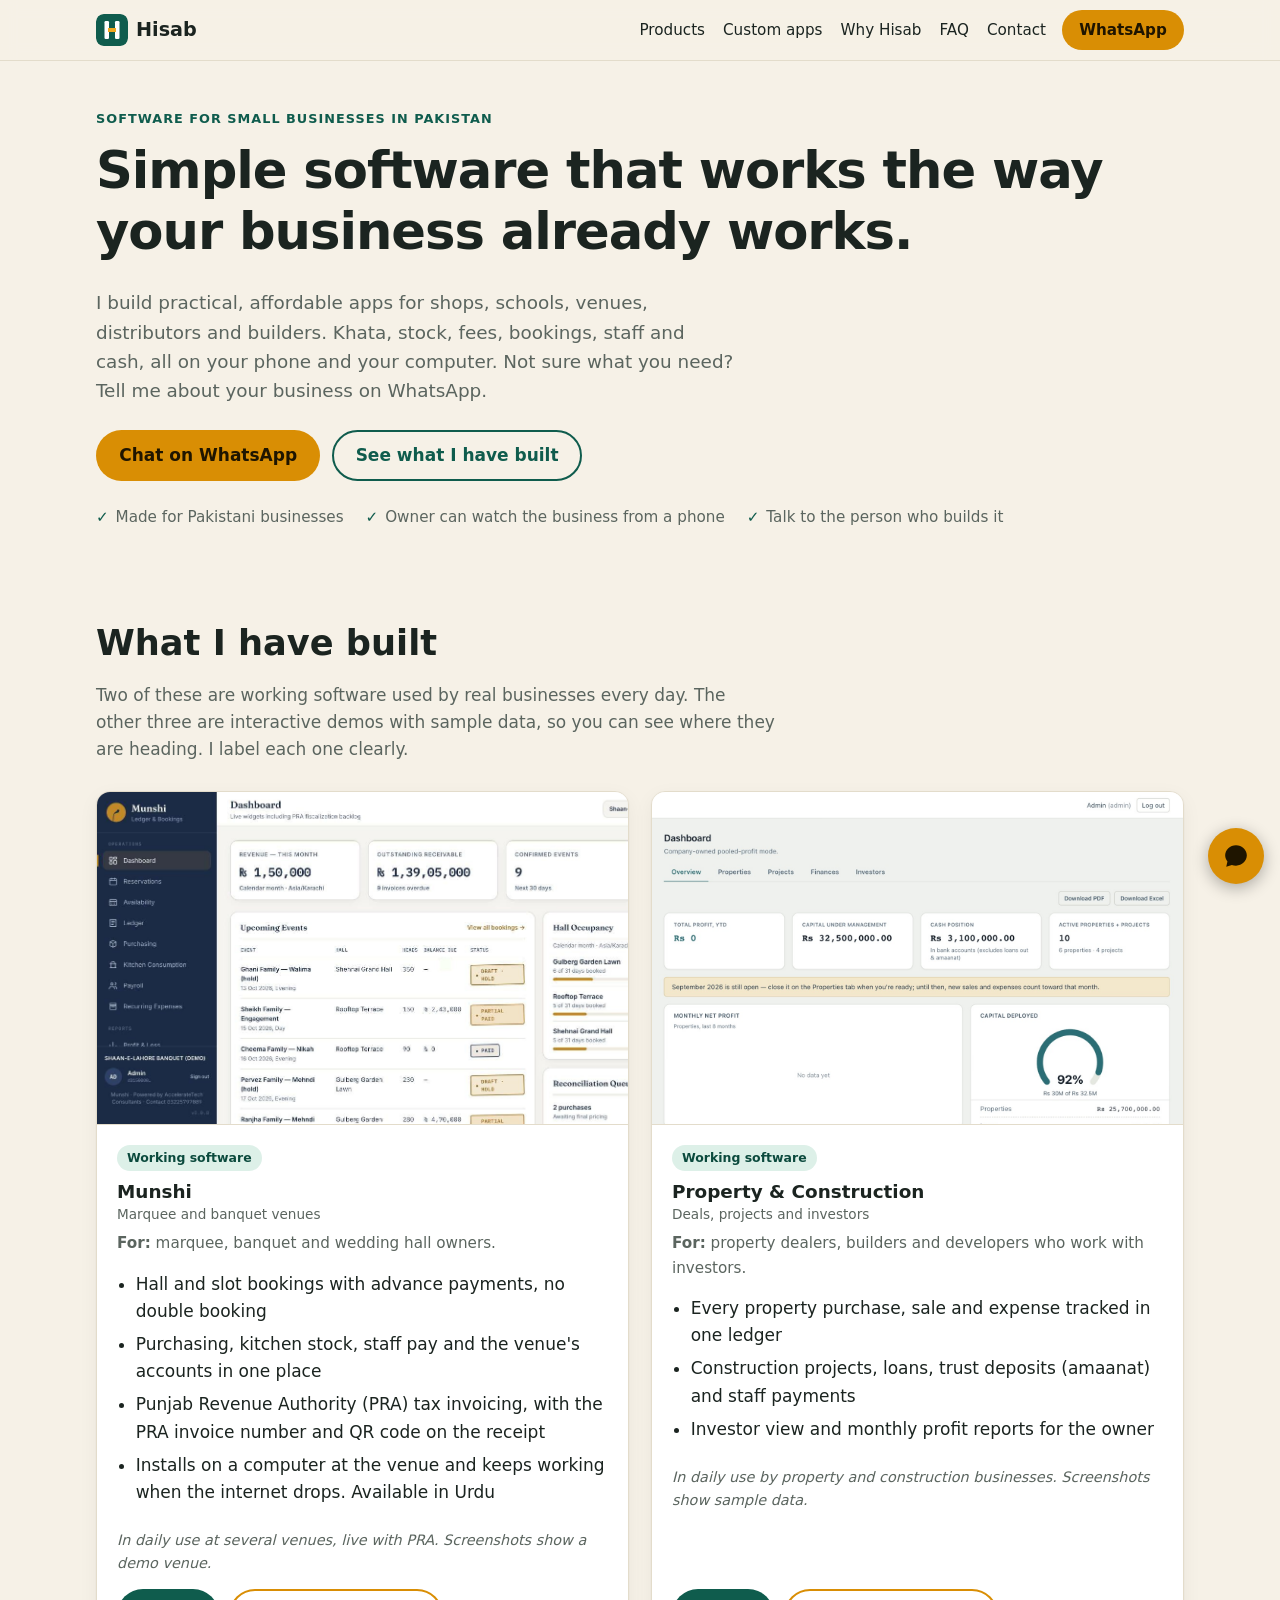
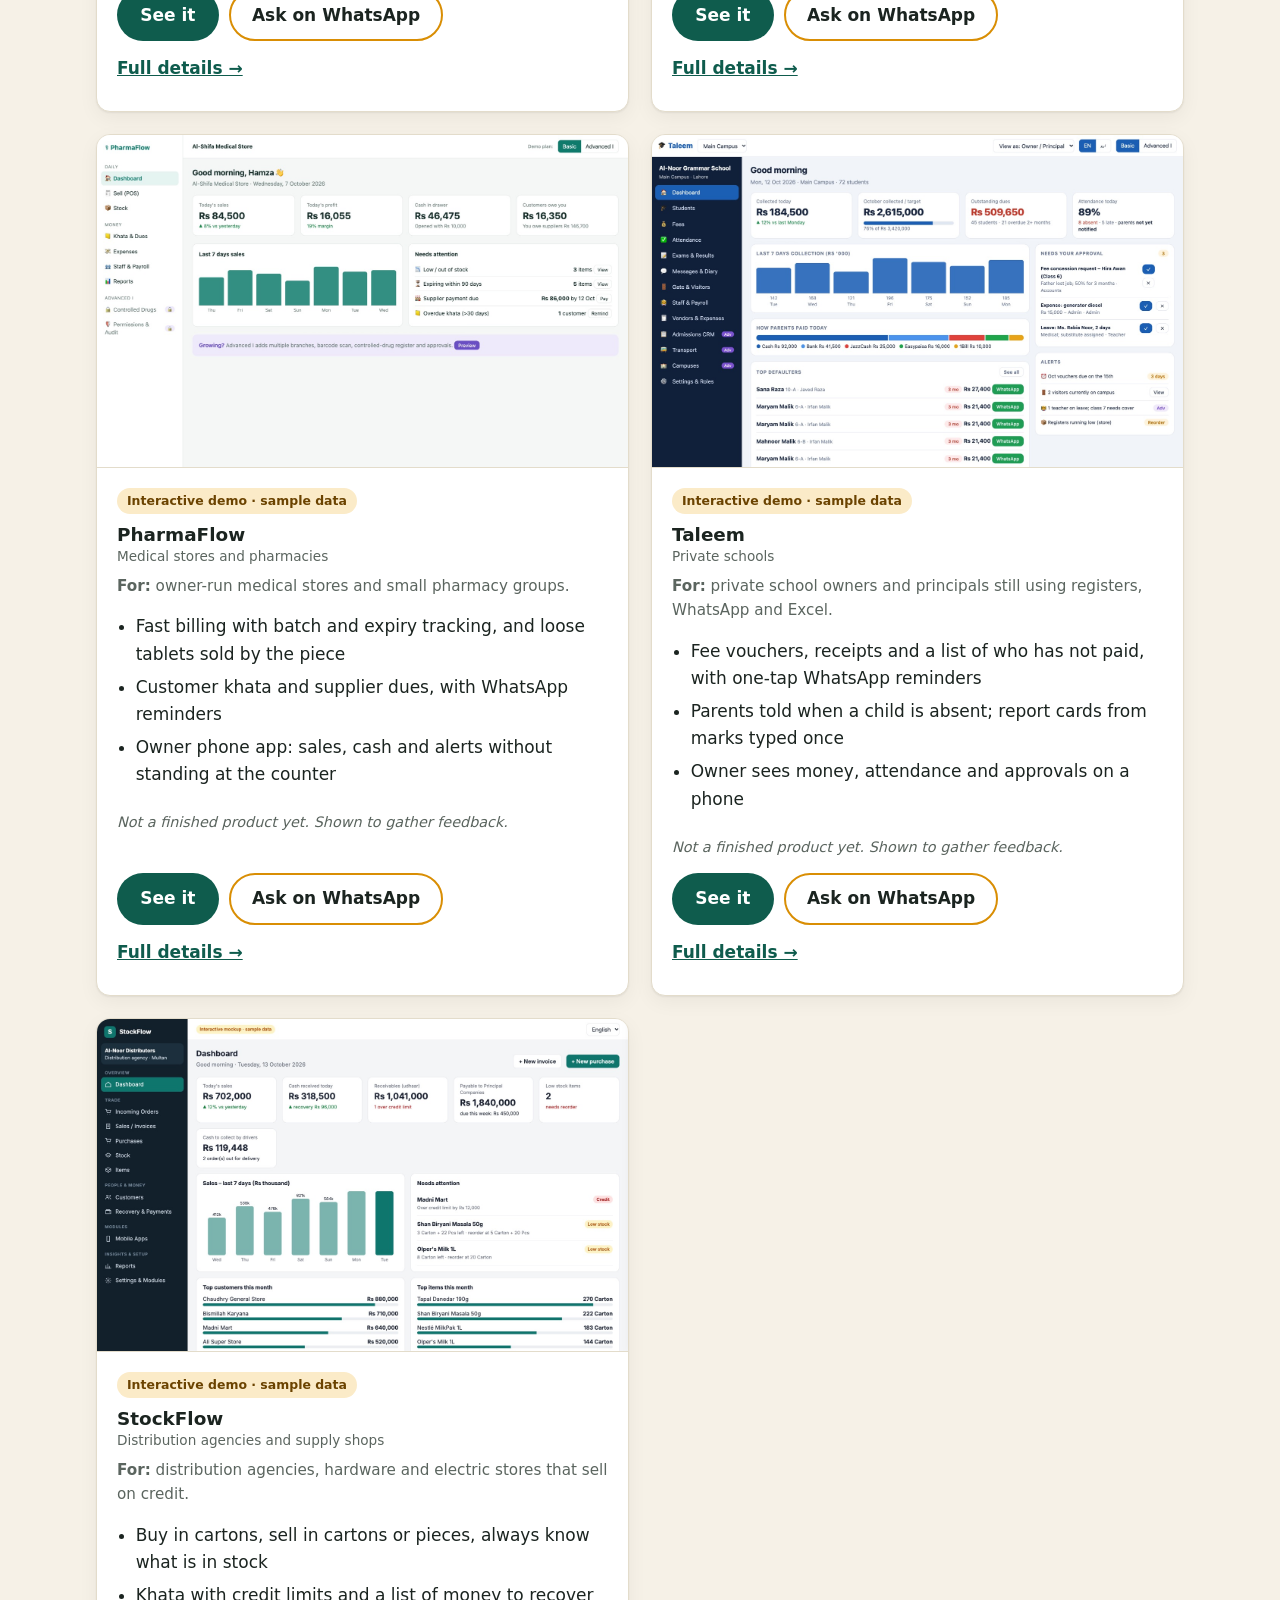
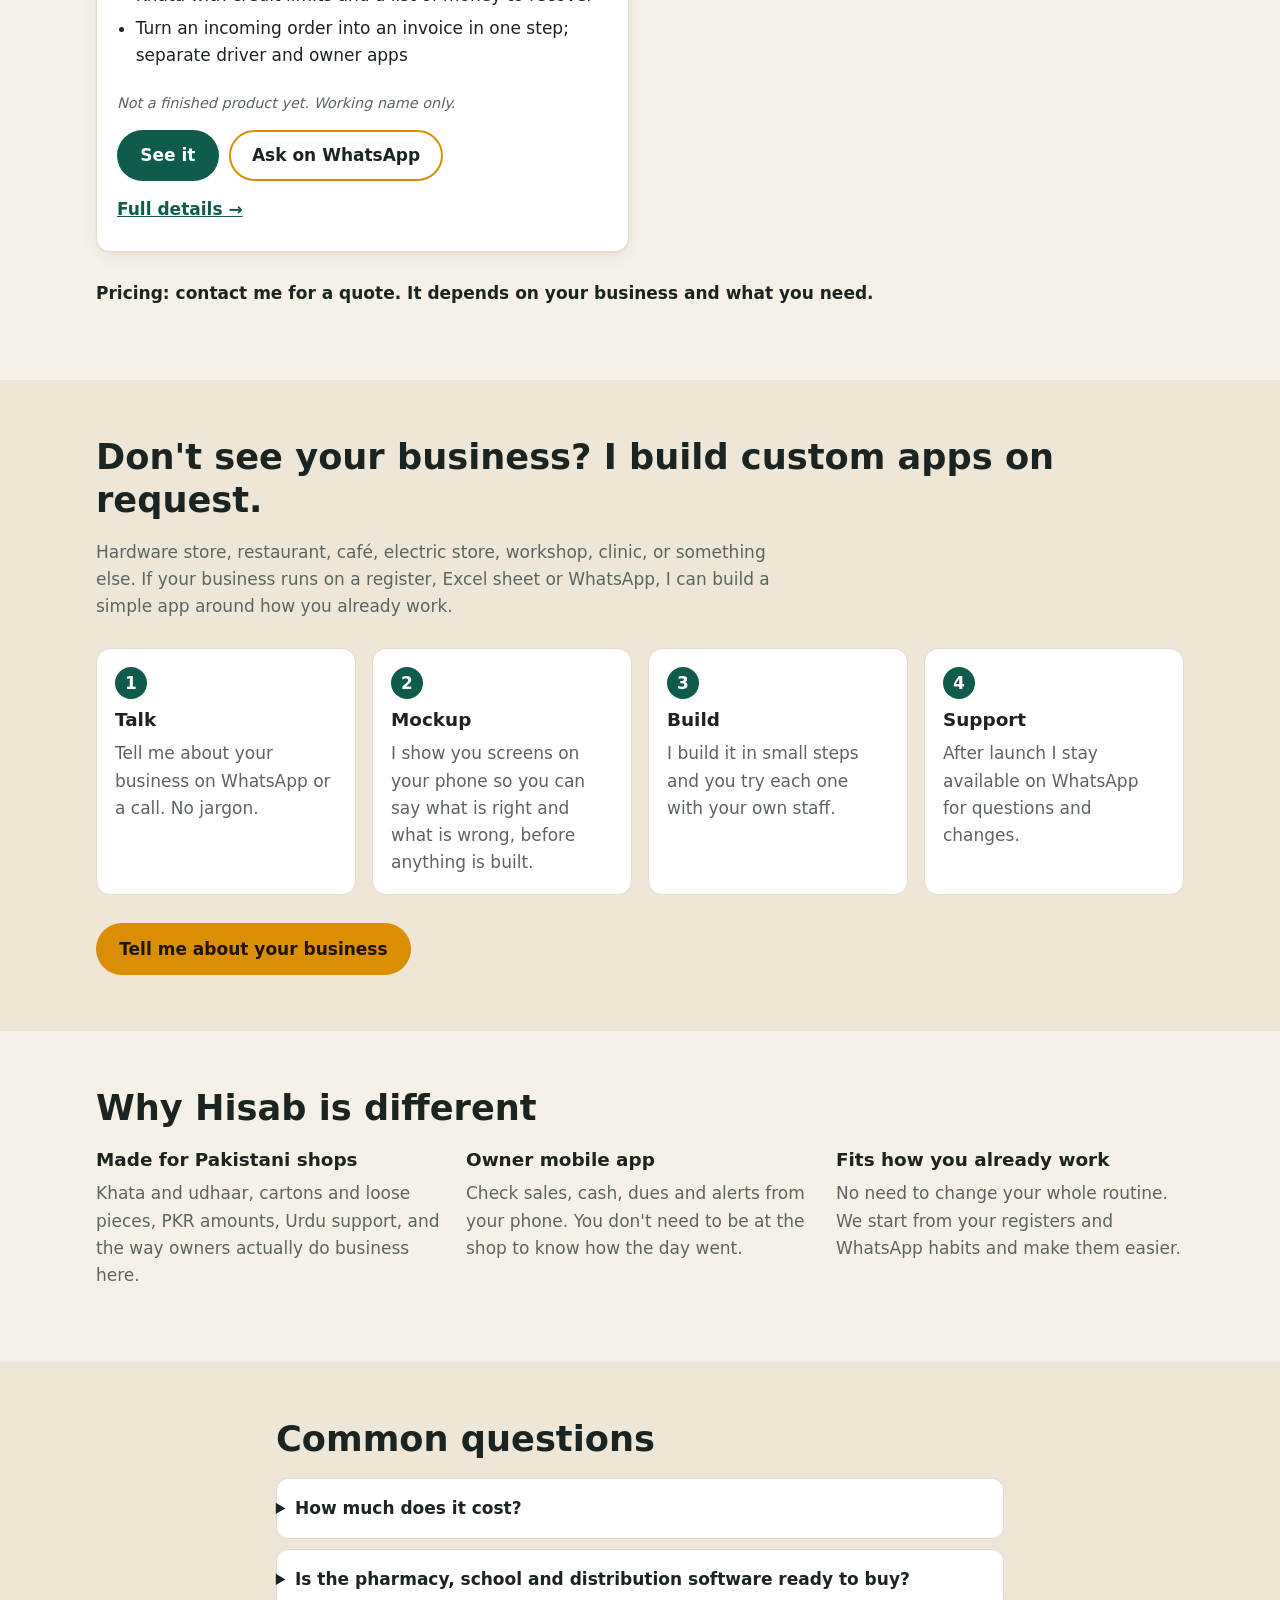
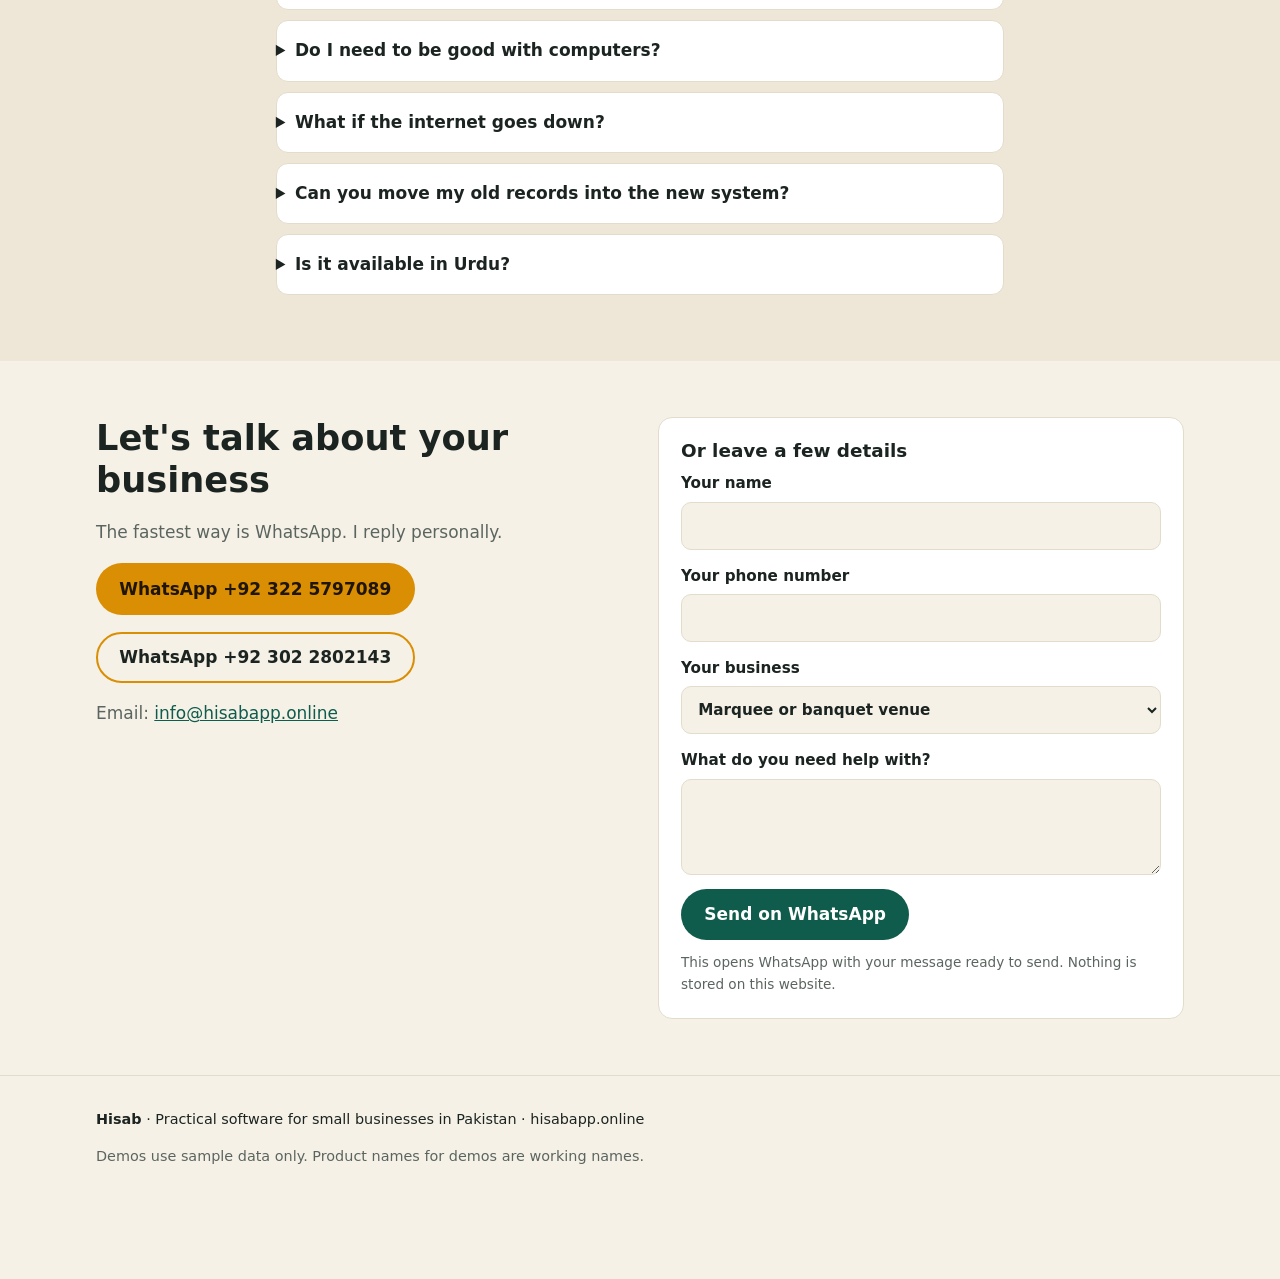
==== index.html @ fe70b4b8 "Hisab website v1 Co-Authored-By: Claude Sonnet 5.5 <noreply@anthropic.com>" ====
<!doctype html>
<html lang="en" dir="ltr">
<head>
<meta charset="utf-8">
<meta name="viewport" content="width=device-width, initial-scale=1">
<title>Hisab – Practical business software for Pakistan</title>
<meta name="description" content="Simple, affordable software for small businesses in Pakistan: venues, property, medical stores, schools and distributors. Custom apps on request. WhatsApp us.">
<meta name="theme-color" content="#0F5C4D">
<link rel="canonical" href="https://hisabapp.online/">
<link rel="icon" href="assets/favicon.svg" type="image/svg+xml">

<meta property="og:type" content="website">
<meta property="og:site_name" content="Hisab">
<meta property="og:title" content="Hisab – Practical business software for Pakistan">
<meta property="og:description" content="Software made for Pakistani shops, schools, venues and builders. Custom apps on request. Talk to us on WhatsApp.">
<meta property="og:url" content="https://hisabapp.online/">
<meta property="og:image" content="https://hisabapp.online/assets/og.png">
<meta property="og:image:width" content="1200">
<meta property="og:image:height" content="630">
<meta name="twitter:card" content="summary_large_image">

<link rel="stylesheet" href="css/style.css">

<script type="application/ld+json">
{"@context":"https://schema.org","@type":"ProfessionalService","name":"Hisab","url":"https://hisabapp.online/","description":"Practical, affordable software for small businesses in Pakistan, and custom apps on request.","areaServed":"PK","telephone":"+923225797089","email":"info@hisabapp.online","logo":"https://hisabapp.online/assets/logo.svg"}
</script>
</head>
<body>
<a class="skip" href="#main">Skip to content</a>

<header class="site-header">
  <div class="wrap bar">
    <a class="brand" href="#top" aria-label="Hisab home"><img class="logo" src="assets/logo.svg" alt="" width="32" height="32">Hisab</a>
    <nav aria-label="Main">
      <a href="#products">Products</a>
      <a href="#custom">Custom apps</a>
      <a href="#why">Why Hisab</a>
      <a href="#faq">FAQ</a>
      <a href="#contact">Contact</a>
    </nav>
    <a class="btn btn-wa small" data-wa="Assalam o Alaikum, I found your website and would like to talk about software for my business." href="https://wa.me/923225797089">WhatsApp</a>
  </div>
</header>

<main id="main">
<section class="hero" id="top">
  <div class="wrap">
    <p class="eyebrow">Software for small businesses in Pakistan</p>
    <h1>Simple software that works the way your business already works.</h1>
    <p class="lead">I build practical, affordable apps for shops, schools, venues, distributors and builders. Khata, stock, fees, bookings, staff and cash, all on your phone and your computer. Not sure what you need? Tell me about your business on WhatsApp.</p>
    <div class="cta-row">
      <a class="btn btn-wa" data-wa="Assalam o Alaikum, I found your website and would like to talk about software for my business." href="https://wa.me/923225797089">Chat on WhatsApp</a>
      <a class="btn btn-ghost" href="#products">See what I have built</a>
    </div>
    <ul class="ticks" aria-label="Highlights">
      <li>Made for Pakistani businesses</li>
      <li>Owner can watch the business from a phone</li>
      <li>Talk to the person who builds it</li>
    </ul>
  </div>
</section>

<section id="products" class="section">
  <div class="wrap">
    <h2>What I have built</h2>
    <p class="section-lead">Two of these are working software used by real businesses every day. The other three are interactive demos with sample data, so you can see where they are heading. I label each one clearly.</p>

    <div class="cards">

      <article class="card">
        <button class="shot" type="button" data-gallery="munshi" aria-label="Open Munshi screenshots">
          <img src="assets/img/munshi-dashboard.jpg" width="1440" height="693" loading="lazy" alt="Munshi dashboard for a banquet venue showing revenue, upcoming events and hall occupancy, with demo data">
        </button>
        <div class="card-body">
          <span class="badge live">Working software</span>
          <h3>Munshi <small>Marquee and banquet venues</small></h3>
          <p class="for"><strong>For:</strong> marquee, banquet and wedding hall owners.</p>
          <ul>
            <li>Hall and slot bookings with advance payments, no double booking</li>
            <li>Purchasing, kitchen stock, staff pay and the venue's accounts in one place</li>
            <li>Punjab Revenue Authority (PRA) tax invoicing, with the PRA invoice number and QR code on the receipt</li>
            <li>Installs on a computer at the venue and keeps working when the internet drops. Available in Urdu</li>
          </ul>
          <p class="proof">In daily use at several venues, live with PRA. Screenshots show a demo venue.</p>
          <div class="card-cta">
            <button class="btn btn-primary" type="button" data-gallery="munshi">See it</button>
            <a class="btn btn-wa-outline" data-wa="Assalam o Alaikum, I would like to know more about Munshi for my venue." href="https://wa.me/923225797089">Ask on WhatsApp</a>
          </div>
          <a class="more" href="products/munshi.html">Full details →</a>
        </div>
      </article>

      <article class="card">
        <button class="shot" type="button" data-gallery="property" aria-label="Open property and construction screenshots">
          <img src="assets/img/property-dashboard.jpg" width="1400" height="1050" loading="lazy" alt="Dashboard for a property and construction business showing cash, capital deployed and active projects, with sample data">
        </button>
        <div class="card-body">
          <span class="badge live">Working software</span>
          <h3>Property &amp; Construction <small>Deals, projects and investors</small></h3>
          <p class="for"><strong>For:</strong> property dealers, builders and developers who work with investors.</p>
          <ul>
            <li>Every property purchase, sale and expense tracked in one ledger</li>
            <li>Construction projects, loans, trust deposits (amaanat) and staff payments</li>
            <li>Investor view and monthly profit reports for the owner</li>
          </ul>
          <p class="proof">In daily use by property and construction businesses. Screenshots show sample data.</p>
          <div class="card-cta">
            <button class="btn btn-primary" type="button" data-gallery="property">See it</button>
            <a class="btn btn-wa-outline" data-wa="Assalam o Alaikum, I would like to know more about your property and construction software." href="https://wa.me/923225797089">Ask on WhatsApp</a>
          </div>
          <a class="more" href="products/property-construction.html">Full details →</a>
        </div>
      </article>

      <article class="card">
        <button class="shot" type="button" data-gallery="pharma" aria-label="Open pharmacy demo screenshots">
          <img src="assets/img/pharma-web.jpg" width="1400" height="875" loading="lazy" alt="Pharmacy demo dashboard showing today's sales, cash, khata and stock alerts, with sample data">
        </button>
        <div class="card-body">
          <span class="badge demo">Interactive demo · sample data</span>
          <h3>PharmaFlow <small>Medical stores and pharmacies</small></h3>
          <p class="for"><strong>For:</strong> owner-run medical stores and small pharmacy groups.</p>
          <ul>
            <li>Fast billing with batch and expiry tracking, and loose tablets sold by the piece</li>
            <li>Customer khata and supplier dues, with WhatsApp reminders</li>
            <li>Owner phone app: sales, cash and alerts without standing at the counter</li>
          </ul>
          <p class="proof">Not a finished product yet. Shown to gather feedback.</p>
          <div class="card-cta">
            <button class="btn btn-primary" type="button" data-gallery="pharma">See it</button>
            <a class="btn btn-wa-outline" data-wa="Assalam o Alaikum, I would like to know more about your medical store software." href="https://wa.me/923225797089">Ask on WhatsApp</a>
          </div>
          <a class="more" href="products/medical-store.html">Full details →</a>
        </div>
      </article>

      <article class="card">
        <button class="shot" type="button" data-gallery="school" aria-label="Open school demo screenshots">
          <img src="assets/img/school-web.jpg" width="1400" height="875" loading="lazy" alt="School management demo dashboard showing fees collected, outstanding dues and attendance, with sample data">
        </button>
        <div class="card-body">
          <span class="badge demo">Interactive demo · sample data</span>
          <h3>Taleem <small>Private schools</small></h3>
          <p class="for"><strong>For:</strong> private school owners and principals still using registers, WhatsApp and Excel.</p>
          <ul>
            <li>Fee vouchers, receipts and a list of who has not paid, with one-tap WhatsApp reminders</li>
            <li>Parents told when a child is absent; report cards from marks typed once</li>
            <li>Owner sees money, attendance and approvals on a phone</li>
          </ul>
          <p class="proof">Not a finished product yet. Shown to gather feedback.</p>
          <div class="card-cta">
            <button class="btn btn-primary" type="button" data-gallery="school">See it</button>
            <a class="btn btn-wa-outline" data-wa="Assalam o Alaikum, I would like to know more about your school management software." href="https://wa.me/923225797089">Ask on WhatsApp</a>
          </div>
          <a class="more" href="products/school-management.html">Full details →</a>
        </div>
      </article>

      <article class="card">
        <button class="shot" type="button" data-gallery="stock" aria-label="Open distribution demo screenshot">
          <img src="assets/img/stock-web.jpg" width="1400" height="875" loading="lazy" alt="Distribution agency demo dashboard showing sales, receivables and stock alerts, with sample data">
        </button>
        <div class="card-body">
          <span class="badge demo">Interactive demo · sample data</span>
          <h3>StockFlow <small>Distribution agencies and supply shops</small></h3>
          <p class="for"><strong>For:</strong> distribution agencies, hardware and electric stores that sell on credit.</p>
          <ul>
            <li>Buy in cartons, sell in cartons or pieces, always know what is in stock</li>
            <li>Khata with credit limits and a list of money to recover</li>
            <li>Turn an incoming order into an invoice in one step; separate driver and owner apps</li>
          </ul>
          <p class="proof">Not a finished product yet. Working name only.</p>
          <div class="card-cta">
            <button class="btn btn-primary" type="button" data-gallery="stock">See it</button>
            <a class="btn btn-wa-outline" data-wa="Assalam o Alaikum, I would like to know more about your distribution and inventory software." href="https://wa.me/923225797089">Ask on WhatsApp</a>
          </div>
          <a class="more" href="products/distribution-agency.html">Full details →</a>
        </div>
      </article>

    </div>
    <p class="note">Pricing: contact me for a quote. It depends on your business and what you need.</p>
  </div>
</section>

<section id="custom" class="section alt">
  <div class="wrap">
    <h2>Don't see your business? I build custom apps on request.</h2>
    <p class="section-lead">Hardware store, restaurant, café, electric store, workshop, clinic, or something else. If your business runs on a register, Excel sheet or WhatsApp, I can build a simple app around how you already work.</p>
    <ol class="steps">
      <li><h3>Talk</h3><p>Tell me about your business on WhatsApp or a call. No jargon.</p></li>
      <li><h3>Mockup</h3><p>I show you screens on your phone so you can say what is right and what is wrong, before anything is built.</p></li>
      <li><h3>Build</h3><p>I build it in small steps and you try each one with your own staff.</p></li>
      <li><h3>Support</h3><p>After launch I stay available on WhatsApp for questions and changes.</p></li>
    </ol>
    <a class="btn btn-wa" data-wa="Assalam o Alaikum, I want an app for my business. Can we talk?" href="https://wa.me/923225797089">Tell me about your business</a>
  </div>
</section>

<section id="why" class="section">
  <div class="wrap">
    <h2>Why Hisab is different</h2>
    <div class="grid3">
      <div><h3>Made for Pakistani shops</h3><p>Khata and udhaar, cartons and loose pieces, PKR amounts, Urdu support, and the way owners actually do business here.</p></div>
      <div><h3>Owner mobile app</h3><p>Check sales, cash, dues and alerts from your phone. You don't need to be at the shop to know how the day went.</p></div>
      <div><h3>Fits how you already work</h3><p>No need to change your whole routine. We start from your registers and WhatsApp habits and make them easier.</p></div>
    </div>
  </div>
</section>

<section id="faq" class="section alt">
  <div class="wrap narrow">
    <h2>Common questions</h2>
    <details><summary>How much does it cost?</summary><p>It depends on the business and what you need. Message me on WhatsApp and I will give you a quote.</p></details>
    <details><summary>Is the pharmacy, school and distribution software ready to buy?</summary><p>Not yet. Those three are interactive demos with sample data. Munshi and the property and construction software are working and in use. If a demo matches your business, tell me and we can talk about what is needed.</p></details>
    <details><summary>Do I need to be good with computers?</summary><p>No. The screens are made to be simple, and I will show you how it works with your own staff.</p></details>
    <details><summary>What if the internet goes down?</summary><p>That depends on the product. Munshi installs at the venue and keeps working without the internet. Ask me about your case.</p></details>
    <details><summary>Can you move my old records into the new system?</summary><p>Yes. We can migrate your older data from your old software, Excel sheets or registers. We check it together first so nothing is lost or mixed up.</p></details>
    <details><summary>Is it available in Urdu?</summary><p>Yes. We can support Urdu in the apps for you and your staff. An Urdu version of this website is coming too.</p></details>
  </div>
</section>

<section id="contact" class="section">
  <div class="wrap contact">
    <div>
      <h2>Let's talk about your business</h2>
      <p class="section-lead">The fastest way is WhatsApp. I reply personally.</p>
      <p><a class="btn btn-wa" data-wa="Assalam o Alaikum, I found your website and would like to talk about software for my business." href="https://wa.me/923225797089">WhatsApp +92 322 5797089</a></p>
      <p><a class="btn btn-wa-outline" data-wa="Assalam o Alaikum, I found your website and would like to talk about software for my business." href="https://wa.me/923022802143">WhatsApp +92 302 2802143</a></p>
      <p class="muted">Email: <a href="mailto:info@hisabapp.online">info@hisabapp.online</a></p>
    </div>
    <form id="contact-form" novalidate>
      <h3>Or leave a few details</h3>
      <label>Your name <input name="name" autocomplete="name" required></label>
      <label>Your phone number <input name="phone" type="tel" inputmode="tel" autocomplete="tel" required></label>
      <label>Your business
        <select name="type">
          <option>Marquee or banquet venue</option>
          <option>Property or construction</option>
          <option>Medical store</option>
          <option>School</option>
          <option>Distribution agency</option>
          <option>Hardware or electric store</option>
          <option>Restaurant</option>
          <option>Other</option>
        </select>
      </label>
      <label>What do you need help with? <textarea name="msg" rows="3"></textarea></label>
      <button class="btn btn-primary" type="submit">Send on WhatsApp</button>
      <p class="muted small-note">This opens WhatsApp with your message ready to send. Nothing is stored on this website.</p>
      <p id="form-error" class="error" role="alert" hidden>Please enter your name and phone number.</p>
    </form>
  </div>
</section>
</main>

<footer class="site-footer">
  <div class="wrap">
    <p><strong>Hisab</strong> · Practical software for small businesses in Pakistan · hisabapp.online</p>
    <p class="muted">Demos use sample data only. Product names for demos are working names.</p>
  </div>
</footer>

<a class="float-wa" data-wa="Assalam o Alaikum, I found your website and would like to talk about software for my business." href="https://wa.me/923225797089" aria-label="Chat on WhatsApp">
  <svg viewBox="0 0 24 24" width="26" height="26" aria-hidden="true"><path fill="currentColor" d="M12 2C6.5 2 2 6.2 2 11.4c0 2.1.8 4.1 2.100 5.700L3 22l5.200-1.700c1.200.4 2.500.6 3.800.6 5.500 0 10-4.200 10-9.500S17.500 2 12 2z"/></svg>
</a>

<dialog id="viewer" aria-label="Screenshots">
  <form method="dialog"><button class="close" aria-label="Close">×</button></form>
  <h3 id="viewer-title"></h3>
  <p id="viewer-note" class="muted"></p>
  <div id="viewer-body"></div>
</dialog>

<script src="js/main.js" defer></script>
</body>
</html>
---- css/style.css ----
:root{
  --bg:#F6F1E7; --surface:#FFFFFF; --text:#1B2420; --muted:#5B655F; --line:#E3DCCB;
  --brand:#0F5C4D; --brand-ink:#FFFFFF; --alt:#EEE7D8;
  --accent:#D98E04; --accent-ink:#1F1500;
  --live-bg:#DDF0E8; --live-ink:#0B4A3D; --demo-bg:#FBEBC8; --demo-ink:#6B4300;
  --radius:14px; --shadow:0 1px 2px rgba(0,0,0,.06),0 6px 20px rgba(0,0,0,.05);
}
@media (prefers-color-scheme:dark){
  :root:not([data-theme="light"]){
    --bg:#0E1613; --surface:#16211D; --text:#ECF1EE; --muted:#A5B2AB; --line:#26332D;
    --brand:#3BB89B; --brand-ink:#04251D; --alt:#121C18;
    --accent:#F0A81F; --accent-ink:#1F1500;
    --live-bg:#12372D; --live-ink:#9FE3CD; --demo-bg:#3A2D0E; --demo-ink:#F4D189;
    --shadow:0 1px 2px rgba(0,0,0,.4);
  }
}
*{box-sizing:border-box}
html{scroll-behavior:smooth;scroll-padding-top:72px}
body{margin:0;background:var(--bg);color:var(--text);font:17px/1.6 Inter,system-ui,-apple-system,"Segoe UI",Roboto,"Noto Sans",Arial,sans-serif;-webkit-text-size-adjust:100%}
img{max-width:100%;height:auto;display:block}
a{color:var(--brand)}
h1,h2,h3{line-height:1.2;margin:0 0 .5em}
h1{font-size:clamp(1.9rem,6vw,3.2rem);letter-spacing:-.02em}
h2{font-size:clamp(1.5rem,4.5vw,2.2rem)}
h3{font-size:1.15rem}
h3 small{display:block;font-weight:500;font-size:.85rem;color:var(--muted);margin-top:.15rem}
p{margin:0 0 1em}
.wrap{max-width:1120px;margin:0 auto;padding-inline:16px}
.narrow{max-width:760px}
.muted{color:var(--muted)}
.skip{position:absolute;inset-inline-start:-999px;top:0;background:var(--brand);color:var(--brand-ink);padding:.6em 1em;z-index:100}
.skip:focus{inset-inline-start:8px;top:8px}
:focus-visible{outline:3px solid var(--accent);outline-offset:2px}

.site-header{position:sticky;top:0;z-index:20;background:color-mix(in srgb,var(--bg) 92%,transparent);backdrop-filter:blur(8px);border-bottom:1px solid var(--line)}
.bar{display:flex;align-items:center;gap:16px;min-height:60px}
.brand{display:flex;min-height:44px;align-items:center;gap:8px;font-weight:700;font-size:1.2rem;text-decoration:none;color:var(--text)}
.logo{width:32px;height:32px;border-radius:8px}
.bar nav{margin-inline-start:auto;display:none;gap:18px}
.bar nav a{text-decoration:none;color:var(--text);font-size:.95rem}
.bar nav a:hover{color:var(--brand)}
.bar .btn{margin-inline-start:auto}
@media(min-width:860px){.bar nav{display:flex}.bar .btn{margin-inline-start:0}}

.btn{display:inline-flex;align-items:center;justify-content:center;gap:8px;min-height:48px;padding:.6em 1.25em;border-radius:999px;border:2px solid transparent;font:inherit;font-weight:600;text-decoration:none;cursor:pointer;text-align:center}
.btn.small{min-height:40px;padding:.3em 1em;font-size:.95rem}
.btn-wa{background:var(--accent);color:var(--accent-ink)}
.btn-wa:hover{filter:brightness(1.07)}
.btn-primary{background:var(--brand);color:var(--brand-ink)}
.btn-primary:hover{filter:brightness(1.1)}
.btn-ghost{border-color:var(--brand);color:var(--brand);background:transparent}
.btn-wa-outline{border-color:var(--accent);color:var(--text);background:transparent}
.btn-wa-outline:hover{background:color-mix(in srgb,var(--accent) 15%,transparent)}

.hero{padding:48px 0 36px}
.eyebrow{color:var(--brand);font-weight:700;text-transform:uppercase;letter-spacing:.08em;font-size:.8rem;margin-bottom:.8em}
.lead{font-size:1.15rem;color:var(--muted);max-width:640px}
.cta-row{display:flex;flex-wrap:wrap;gap:12px;margin:24px 0}
.ticks{list-style:none;padding:0;margin:0;display:flex;flex-wrap:wrap;gap:8px 22px;color:var(--muted);font-size:.95rem}
.ticks li::before{content:"✓";color:var(--brand);font-weight:800;margin-inline-end:.45em}

.section{padding:56px 0}
.section.alt{background:var(--alt)}
.section-lead{color:var(--muted);max-width:680px}
.note{margin-top:28px;font-weight:600}

.cards{display:grid;gap:22px;margin-top:28px}
@media(min-width:760px){.cards{grid-template-columns:1fr 1fr}}
.card{background:var(--surface);border:1px solid var(--line);border-radius:var(--radius);box-shadow:var(--shadow);overflow:hidden;display:flex;flex-direction:column}
.shot{display:block;width:100%;padding:0;border:0;border-bottom:1px solid var(--line);background:var(--alt);cursor:zoom-in}
.shot img,.shot .ph{width:100%;aspect-ratio:16/10;object-fit:cover;object-position:top left}
.ph{display:grid;place-items:center;color:var(--muted);font-weight:600;background:repeating-linear-gradient(45deg,var(--alt),var(--alt) 12px,var(--bg) 12px,var(--bg) 24px)}
.card-body{padding:20px;display:flex;flex-direction:column;flex:1}
.card-body ul{padding-inline-start:1.1em;margin:0 0 1em}
.card-body li{margin-bottom:.35em}
.for{color:var(--muted);font-size:.95rem}
.proof{font-size:.9rem;color:var(--muted);font-style:italic}
.card-cta{display:flex;flex-wrap:wrap;gap:10px;margin-top:auto}
.badge{align-self:flex-start;font-size:.78rem;font-weight:700;padding:.25em .8em;border-radius:999px;margin-bottom:.8em}
.badge.live{background:var(--live-bg);color:var(--live-ink)}
.badge.demo{background:var(--demo-bg);color:var(--demo-ink)}

.steps{list-style:none;padding:0;margin:28px 0;display:grid;gap:16px;counter-reset:s}
@media(min-width:760px){.steps{grid-template-columns:repeat(4,1fr)}}
.steps li{background:var(--surface);border:1px solid var(--line);border-radius:var(--radius);padding:18px;counter-increment:s}
.steps li::before{content:counter(s);display:grid;place-items:center;width:32px;height:32px;border-radius:50%;background:var(--brand);color:var(--brand-ink);font-weight:700;margin-bottom:10px}
.steps p{margin:0;color:var(--muted)}
.grid3{display:grid;gap:22px;margin-top:20px}
@media(min-width:760px){.grid3{grid-template-columns:repeat(3,1fr)}}
.grid3 p{color:var(--muted)}

details{background:var(--surface);border:1px solid var(--line);border-radius:12px;margin-bottom:10px;padding:0 18px}
summary{cursor:pointer;font-weight:600;padding:16px 0;list-style-position:outside}
details p{color:var(--muted)}

.contact{display:grid;gap:36px}
@media(min-width:860px){.contact{grid-template-columns:1fr 1fr}}
#contact-form{background:var(--surface);border:1px solid var(--line);border-radius:var(--radius);padding:22px}
label{display:block;font-weight:600;margin-bottom:14px;font-size:.95rem}
input,select,textarea{display:block;width:100%;margin-top:6px;padding:.7em .8em;font:inherit;color:var(--text);background:var(--bg);border:1px solid var(--line);border-radius:10px;min-height:48px}
.small-note{font-size:.85rem;margin:12px 0 0}
.error{color:#B3261E;font-weight:600}
@media(prefers-color-scheme:dark){.error{color:#FF8A80}}

.site-footer{padding:32px 0 96px;border-top:1px solid var(--line);font-size:.9rem}
.float-wa{position:fixed;inset-inline-end:16px;bottom:16px;z-index:30;width:56px;height:56px;border-radius:50%;display:grid;place-items:center;background:var(--accent);color:var(--accent-ink);box-shadow:0 4px 16px rgba(0,0,0,.3)}

dialog{width:min(960px,94vw);max-height:92vh;border:0;border-radius:var(--radius);padding:20px;background:var(--surface);color:var(--text)}
dialog::backdrop{background:rgba(0,0,0,.65)}
.close{position:sticky;top:0;float:inline-end;width:44px;height:44px;border-radius:50%;border:1px solid var(--line);background:var(--bg);color:var(--text);font-size:1.6rem;cursor:pointer}
#viewer-body{display:grid;gap:14px}
#viewer-body img{border:1px solid var(--line);border-radius:10px;margin-inline:auto}
#viewer-body img.phone{max-width:300px}
.vph{padding:60px 20px;text-align:center;border:1px dashed var(--line);border-radius:10px;color:var(--muted)}

@media(prefers-reduced-motion:reduce){html{scroll-behavior:auto}}

/* product pages */
.product-hero{padding-bottom:40px}
.crumb{margin-bottom:12px;font-size:.95rem}
.status{margin-top:8px;padding:12px 16px;border-inline-start:4px solid var(--accent);background:var(--surface);border-radius:8px;max-width:680px;color:var(--muted);font-size:.95rem}
.feats>div{background:var(--surface);border:1px solid var(--line);border-radius:var(--radius);padding:18px}
.feats p{margin:0}
.figs{display:grid;gap:20px;margin-top:20px}
.figs figure{margin:0}
.figs img{width:100%;height:auto;border:1px solid var(--line);border-radius:12px;box-shadow:var(--shadow)}
.figs figcaption{font-size:.9rem;color:var(--muted);margin-top:8px}
.figs figure.phone{max-width:300px}
@media(min-width:760px){.feats{grid-template-columns:repeat(3,1fr)}}
.more{display:inline-flex;align-items:center;min-height:44px;margin-top:6px;font-weight:600}

/* device frames */
.browser{border:1px solid var(--line);border-radius:12px;overflow:hidden;background:var(--surface);box-shadow:var(--shadow)}
.browser::before{content:"";display:block;height:28px;border-bottom:1px solid var(--line);background:radial-gradient(circle at 16px 14px,#ff5f57 5px,transparent 5.5px),radial-gradient(circle at 34px 14px,#febc2e 5px,transparent 5.5px),radial-gradient(circle at 52px 14px,#28c840 5px,transparent 5.5px),var(--alt)}
.browser img{border:0!important;border-radius:0!important;box-shadow:none!important;width:100%;display:block}
.figs figure.narrow,#viewer-body .browser.narrow{max-width:560px;margin-inline:auto}
.figs figure.phone img{border:0;box-shadow:0 10px 30px rgba(0,0,0,.18)}
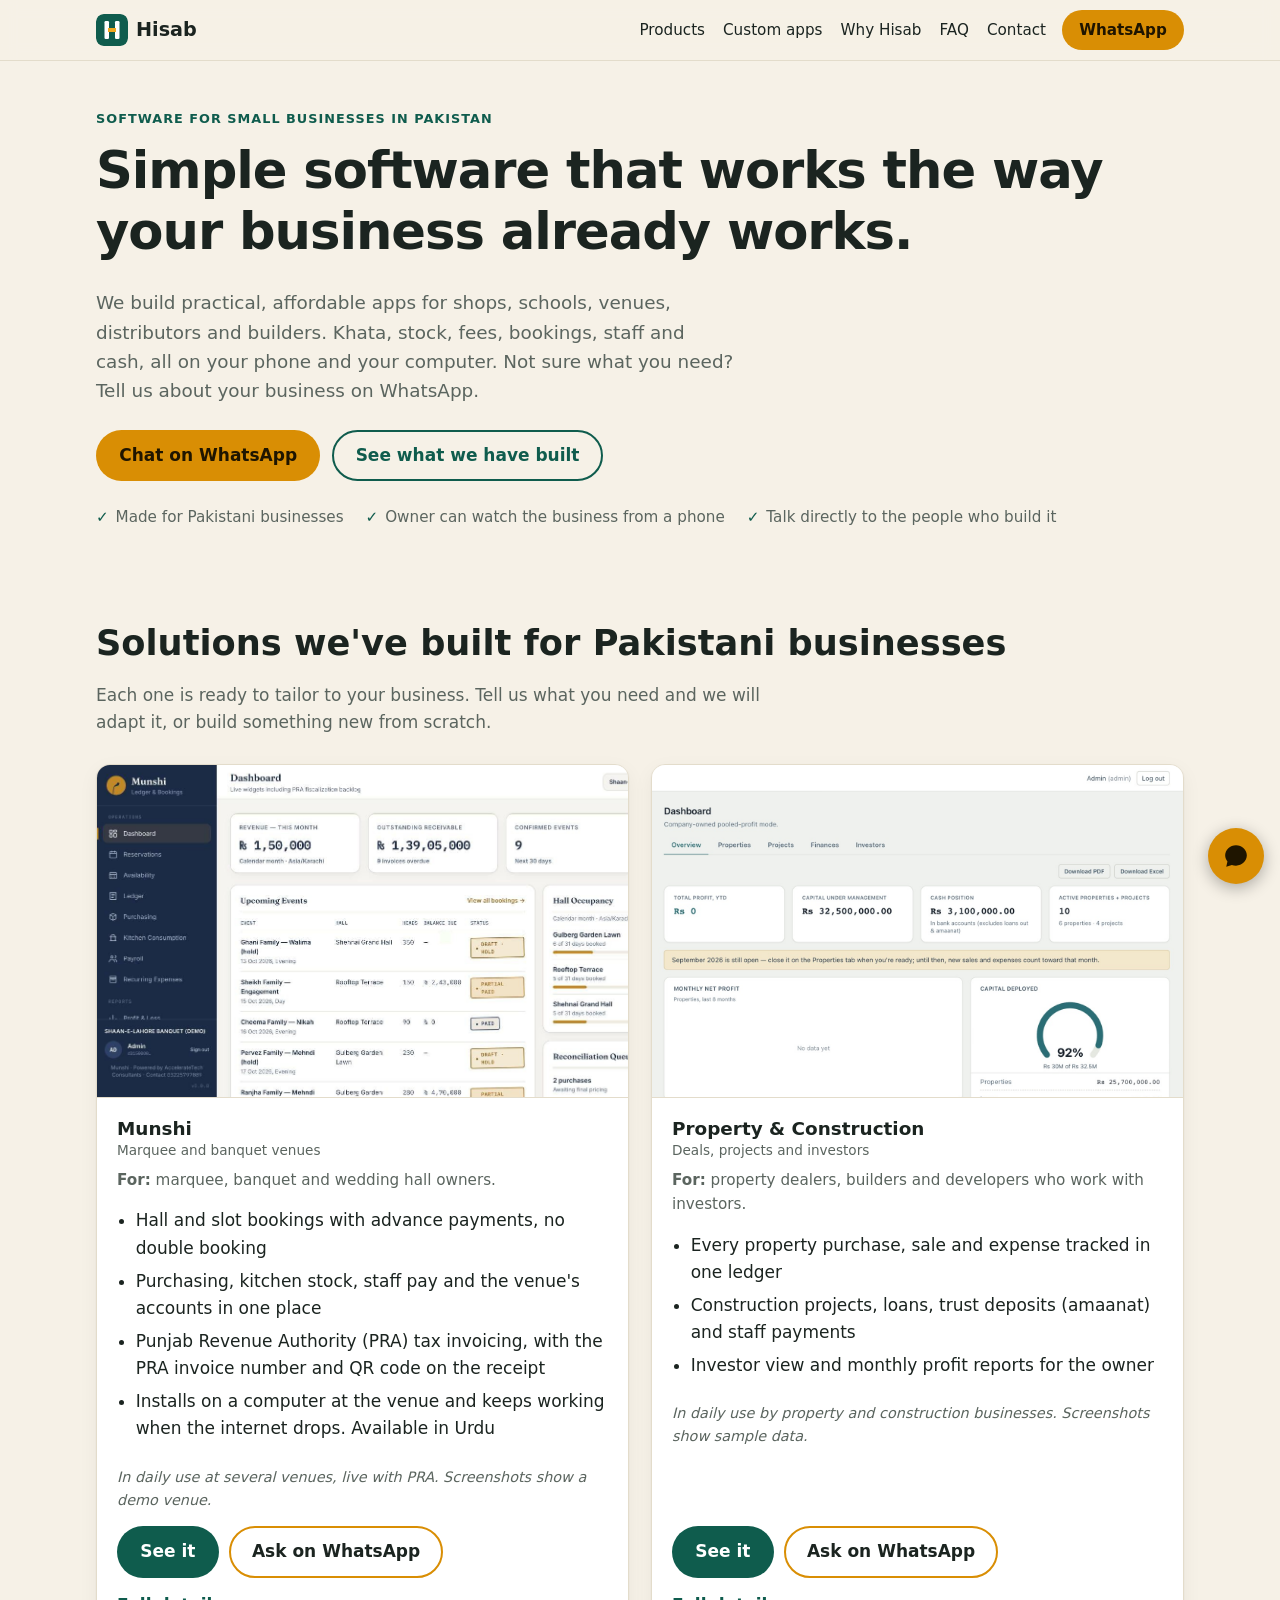
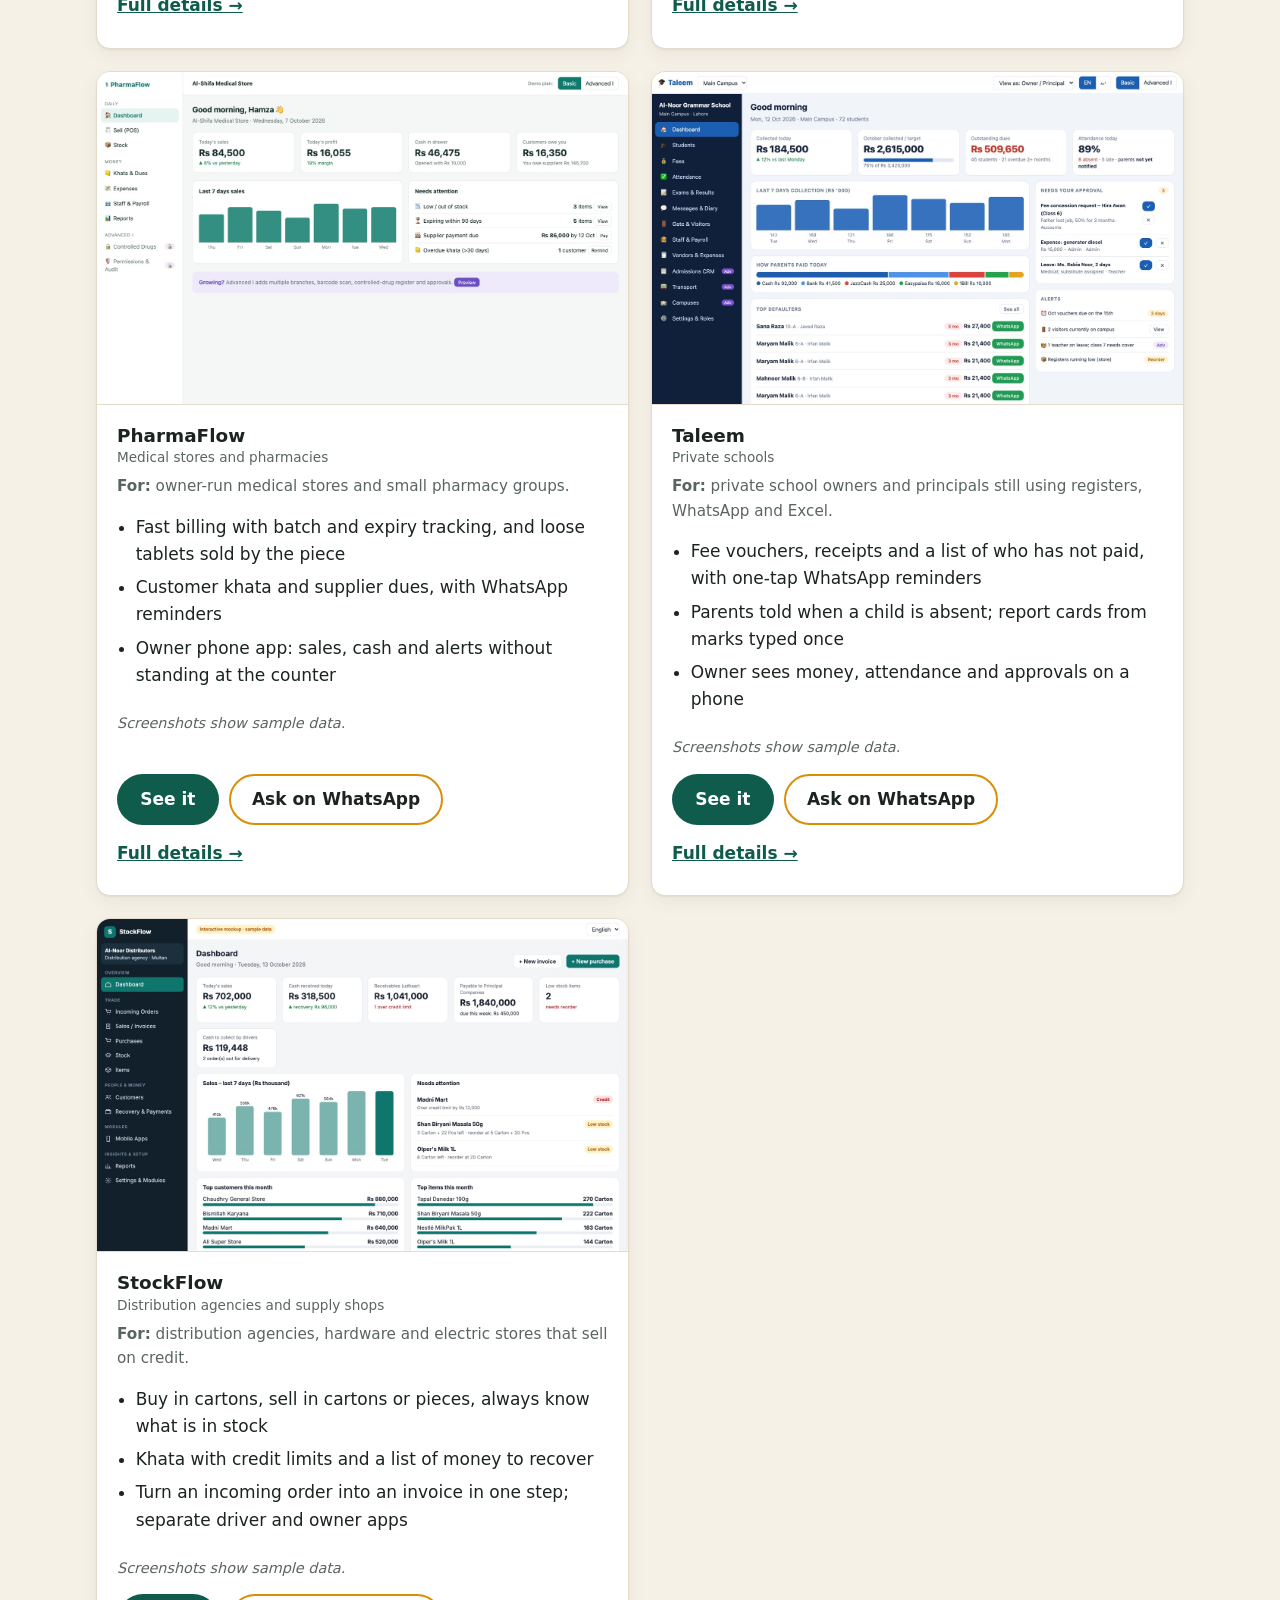
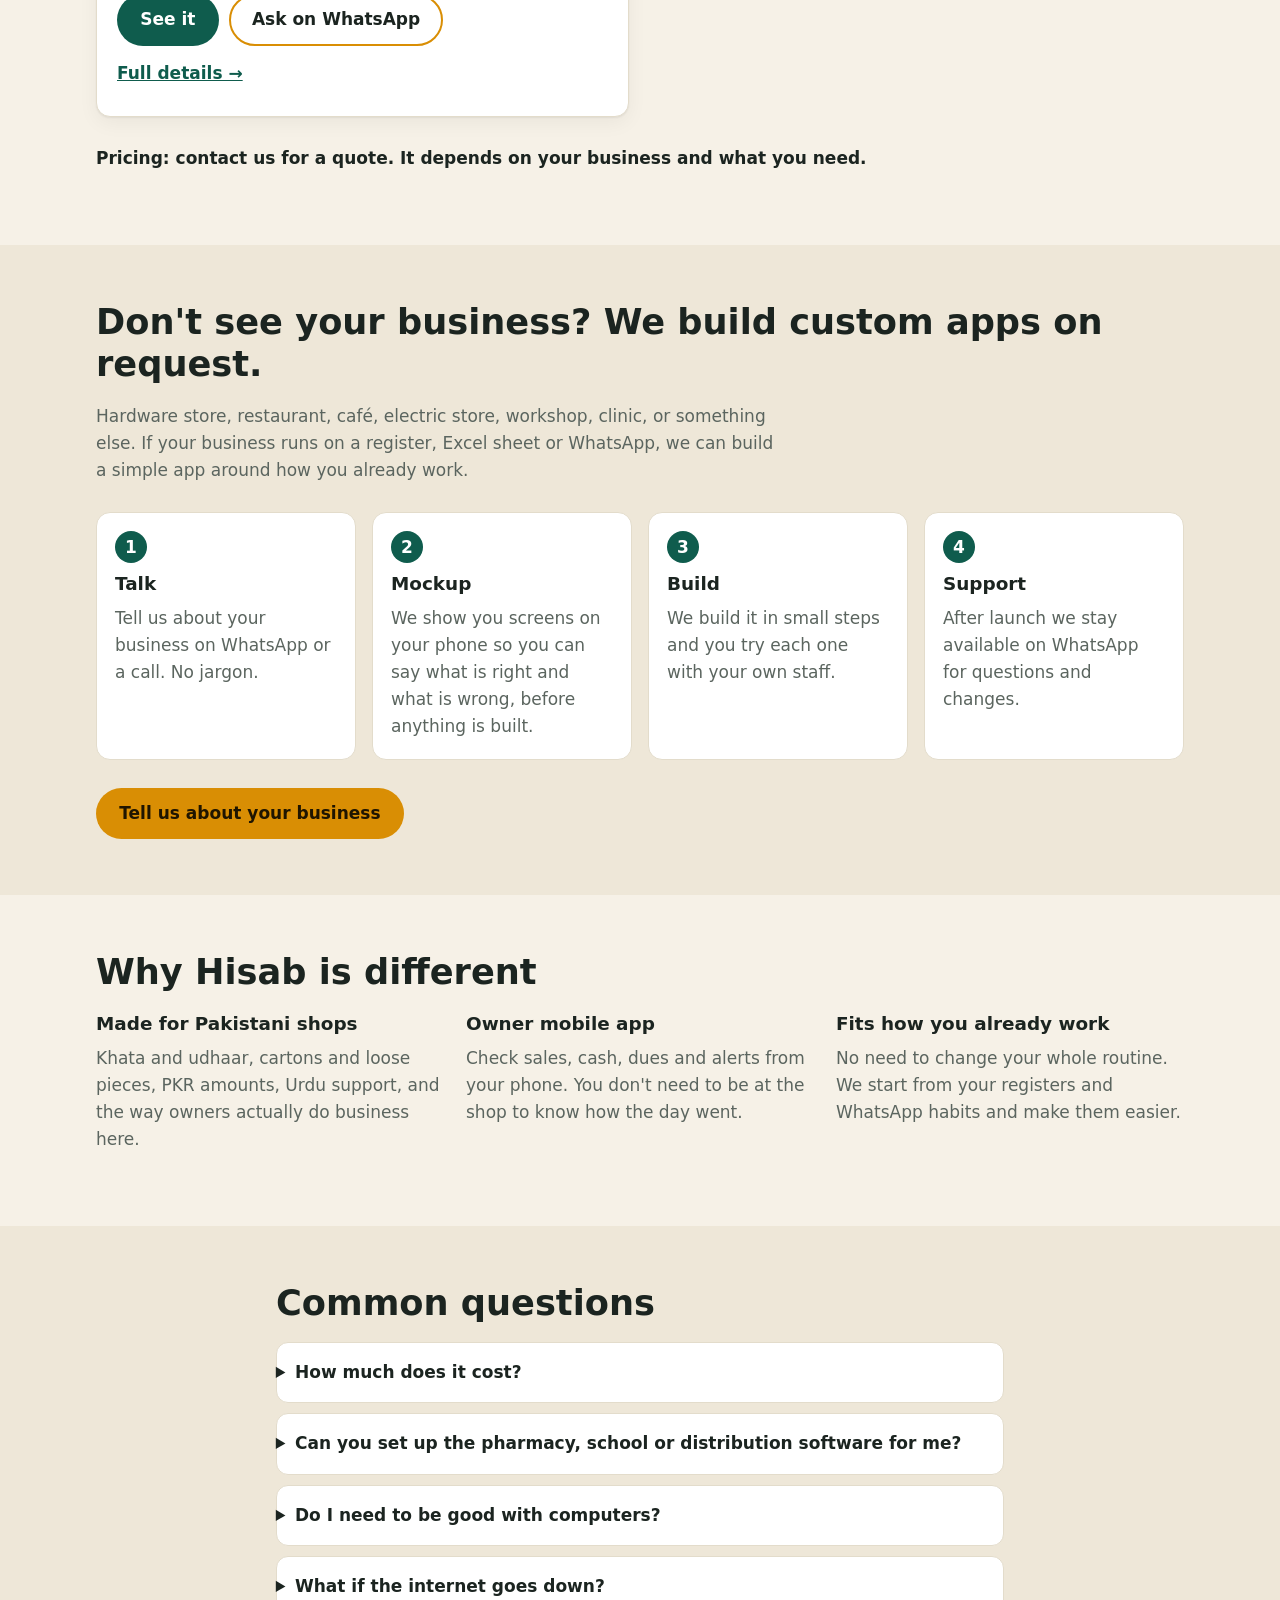
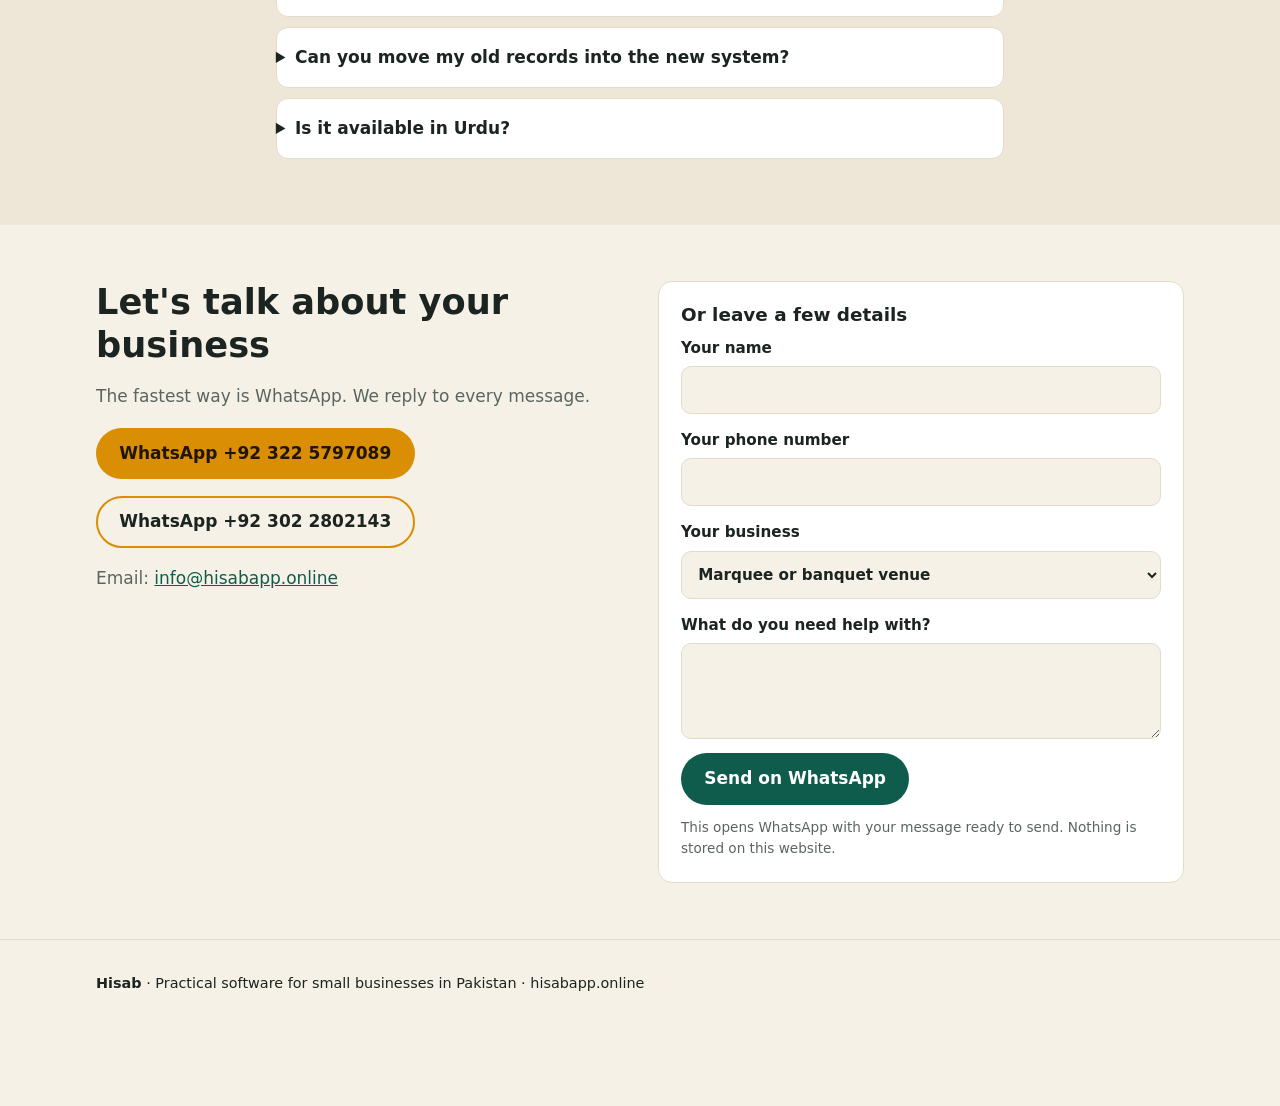
==== commit 29d9e291: "Unify product presentation, switch copy to 'we', remove demo labels Co-Authored-By: Claude Sonnet 5." ====
--- a/index.html
+++ b/index.html
@@ -47,23 +47,23 @@
   <div class="wrap">
     <p class="eyebrow">Software for small businesses in Pakistan</p>
     <h1>Simple software that works the way your business already works.</h1>
-    <p class="lead">I build practical, affordable apps for shops, schools, venues, distributors and builders. Khata, stock, fees, bookings, staff and cash, all on your phone and your computer. Not sure what you need? Tell me about your business on WhatsApp.</p>
+    <p class="lead">We build practical, affordable apps for shops, schools, venues, distributors and builders. Khata, stock, fees, bookings, staff and cash, all on your phone and your computer. Not sure what you need? Tell us about your business on WhatsApp.</p>
     <div class="cta-row">
       <a class="btn btn-wa" data-wa="Assalam o Alaikum, I found your website and would like to talk about software for my business." href="https://wa.me/923225797089">Chat on WhatsApp</a>
-      <a class="btn btn-ghost" href="#products">See what I have built</a>
+      <a class="btn btn-ghost" href="#products">See what we have built</a>
     </div>
     <ul class="ticks" aria-label="Highlights">
       <li>Made for Pakistani businesses</li>
       <li>Owner can watch the business from a phone</li>
-      <li>Talk to the person who builds it</li>
+      <li>Talk directly to the people who build it</li>
     </ul>
   </div>
 </section>
 
 <section id="products" class="section">
   <div class="wrap">
-    <h2>What I have built</h2>
-    <p class="section-lead">Two of these are working software used by real businesses every day. The other three are interactive demos with sample data, so you can see where they are heading. I label each one clearly.</p>
+    <h2>Solutions we've built for Pakistani businesses</h2>
+    <p class="section-lead">Each one is ready to tailor to your business. Tell us what you need and we will adapt it, or build something new from scratch.</p>
 
     <div class="cards">
 
@@ -72,7 +72,6 @@
           <img src="assets/img/munshi-dashboard.jpg" width="1440" height="693" loading="lazy" alt="Munshi dashboard for a banquet venue showing revenue, upcoming events and hall occupancy, with demo data">
         </button>
         <div class="card-body">
-          <span class="badge live">Working software</span>
           <h3>Munshi <small>Marquee and banquet venues</small></h3>
           <p class="for"><strong>For:</strong> marquee, banquet and wedding hall owners.</p>
           <ul>
@@ -95,7 +94,6 @@
           <img src="assets/img/property-dashboard.jpg" width="1400" height="1050" loading="lazy" alt="Dashboard for a property and construction business showing cash, capital deployed and active projects, with sample data">
         </button>
         <div class="card-body">
-          <span class="badge live">Working software</span>
           <h3>Property &amp; Construction <small>Deals, projects and investors</small></h3>
           <p class="for"><strong>For:</strong> property dealers, builders and developers who work with investors.</p>
           <ul>
@@ -113,11 +111,10 @@
       </article>
 
       <article class="card">
-        <button class="shot" type="button" data-gallery="pharma" aria-label="Open pharmacy demo screenshots">
-          <img src="assets/img/pharma-web.jpg" width="1400" height="875" loading="lazy" alt="Pharmacy demo dashboard showing today's sales, cash, khata and stock alerts, with sample data">
-        </button>
-        <div class="card-body">
-          <span class="badge demo">Interactive demo · sample data</span>
+        <button class="shot" type="button" data-gallery="pharma" aria-label="Open pharmacy screenshots">
+          <img src="assets/img/pharma-web.jpg" width="1400" height="875" loading="lazy" alt="Pharmacy dashboard showing today's sales, cash, khata and stock alerts, with sample data">
+        </button>
+        <div class="card-body">
           <h3>PharmaFlow <small>Medical stores and pharmacies</small></h3>
           <p class="for"><strong>For:</strong> owner-run medical stores and small pharmacy groups.</p>
           <ul>
@@ -125,7 +122,7 @@
             <li>Customer khata and supplier dues, with WhatsApp reminders</li>
             <li>Owner phone app: sales, cash and alerts without standing at the counter</li>
           </ul>
-          <p class="proof">Not a finished product yet. Shown to gather feedback.</p>
+          <p class="proof">Screenshots show sample data.</p>
           <div class="card-cta">
             <button class="btn btn-primary" type="button" data-gallery="pharma">See it</button>
             <a class="btn btn-wa-outline" data-wa="Assalam o Alaikum, I would like to know more about your medical store software." href="https://wa.me/923225797089">Ask on WhatsApp</a>
@@ -135,11 +132,10 @@
       </article>
 
       <article class="card">
-        <button class="shot" type="button" data-gallery="school" aria-label="Open school demo screenshots">
-          <img src="assets/img/school-web.jpg" width="1400" height="875" loading="lazy" alt="School management demo dashboard showing fees collected, outstanding dues and attendance, with sample data">
-        </button>
-        <div class="card-body">
-          <span class="badge demo">Interactive demo · sample data</span>
+        <button class="shot" type="button" data-gallery="school" aria-label="Open school screenshots">
+          <img src="assets/img/school-web.jpg" width="1400" height="875" loading="lazy" alt="School management dashboard showing fees collected, outstanding dues and attendance, with sample data">
+        </button>
+        <div class="card-body">
           <h3>Taleem <small>Private schools</small></h3>
           <p class="for"><strong>For:</strong> private school owners and principals still using registers, WhatsApp and Excel.</p>
           <ul>
@@ -147,7 +143,7 @@
             <li>Parents told when a child is absent; report cards from marks typed once</li>
             <li>Owner sees money, attendance and approvals on a phone</li>
           </ul>
-          <p class="proof">Not a finished product yet. Shown to gather feedback.</p>
+          <p class="proof">Screenshots show sample data.</p>
           <div class="card-cta">
             <button class="btn btn-primary" type="button" data-gallery="school">See it</button>
             <a class="btn btn-wa-outline" data-wa="Assalam o Alaikum, I would like to know more about your school management software." href="https://wa.me/923225797089">Ask on WhatsApp</a>
@@ -157,11 +153,10 @@
       </article>
 
       <article class="card">
-        <button class="shot" type="button" data-gallery="stock" aria-label="Open distribution demo screenshot">
-          <img src="assets/img/stock-web.jpg" width="1400" height="875" loading="lazy" alt="Distribution agency demo dashboard showing sales, receivables and stock alerts, with sample data">
-        </button>
-        <div class="card-body">
-          <span class="badge demo">Interactive demo · sample data</span>
+        <button class="shot" type="button" data-gallery="stock" aria-label="Open distribution screenshots">
+          <img src="assets/img/stock-web.jpg" width="1400" height="875" loading="lazy" alt="Distribution agency dashboard showing sales, receivables and stock alerts, with sample data">
+        </button>
+        <div class="card-body">
           <h3>StockFlow <small>Distribution agencies and supply shops</small></h3>
           <p class="for"><strong>For:</strong> distribution agencies, hardware and electric stores that sell on credit.</p>
           <ul>
@@ -169,7 +164,7 @@
             <li>Khata with credit limits and a list of money to recover</li>
             <li>Turn an incoming order into an invoice in one step; separate driver and owner apps</li>
           </ul>
-          <p class="proof">Not a finished product yet. Working name only.</p>
+          <p class="proof">Screenshots show sample data.</p>
           <div class="card-cta">
             <button class="btn btn-primary" type="button" data-gallery="stock">See it</button>
             <a class="btn btn-wa-outline" data-wa="Assalam o Alaikum, I would like to know more about your distribution and inventory software." href="https://wa.me/923225797089">Ask on WhatsApp</a>
@@ -179,21 +174,21 @@
       </article>
 
     </div>
-    <p class="note">Pricing: contact me for a quote. It depends on your business and what you need.</p>
+    <p class="note">Pricing: contact us for a quote. It depends on your business and what you need.</p>
   </div>
 </section>
 
 <section id="custom" class="section alt">
   <div class="wrap">
-    <h2>Don't see your business? I build custom apps on request.</h2>
-    <p class="section-lead">Hardware store, restaurant, café, electric store, workshop, clinic, or something else. If your business runs on a register, Excel sheet or WhatsApp, I can build a simple app around how you already work.</p>
+    <h2>Don't see your business? We build custom apps on request.</h2>
+    <p class="section-lead">Hardware store, restaurant, café, electric store, workshop, clinic, or something else. If your business runs on a register, Excel sheet or WhatsApp, we can build a simple app around how you already work.</p>
     <ol class="steps">
-      <li><h3>Talk</h3><p>Tell me about your business on WhatsApp or a call. No jargon.</p></li>
-      <li><h3>Mockup</h3><p>I show you screens on your phone so you can say what is right and what is wrong, before anything is built.</p></li>
-      <li><h3>Build</h3><p>I build it in small steps and you try each one with your own staff.</p></li>
-      <li><h3>Support</h3><p>After launch I stay available on WhatsApp for questions and changes.</p></li>
+      <li><h3>Talk</h3><p>Tell us about your business on WhatsApp or a call. No jargon.</p></li>
+      <li><h3>Mockup</h3><p>We show you screens on your phone so you can say what is right and what is wrong, before anything is built.</p></li>
+      <li><h3>Build</h3><p>We build it in small steps and you try each one with your own staff.</p></li>
+      <li><h3>Support</h3><p>After launch we stay available on WhatsApp for questions and changes.</p></li>
     </ol>
-    <a class="btn btn-wa" data-wa="Assalam o Alaikum, I want an app for my business. Can we talk?" href="https://wa.me/923225797089">Tell me about your business</a>
+    <a class="btn btn-wa" data-wa="Assalam o Alaikum, I want an app for my business. Can we talk?" href="https://wa.me/923225797089">Tell us about your business</a>
   </div>
 </section>
 
@@ -211,10 +206,10 @@
 <section id="faq" class="section alt">
   <div class="wrap narrow">
     <h2>Common questions</h2>
-    <details><summary>How much does it cost?</summary><p>It depends on the business and what you need. Message me on WhatsApp and I will give you a quote.</p></details>
-    <details><summary>Is the pharmacy, school and distribution software ready to buy?</summary><p>Not yet. Those three are interactive demos with sample data. Munshi and the property and construction software are working and in use. If a demo matches your business, tell me and we can talk about what is needed.</p></details>
-    <details><summary>Do I need to be good with computers?</summary><p>No. The screens are made to be simple, and I will show you how it works with your own staff.</p></details>
-    <details><summary>What if the internet goes down?</summary><p>That depends on the product. Munshi installs at the venue and keeps working without the internet. Ask me about your case.</p></details>
+    <details><summary>How much does it cost?</summary><p>It depends on the business and what you need. Message us on WhatsApp and we will give you a quote.</p></details>
+    <details><summary>Can you set up the pharmacy, school or distribution software for me?</summary><p>Yes. We tailor it to your business, then set it up and support it. Tell us what you need on WhatsApp.</p></details>
+    <details><summary>Do I need to be good with computers?</summary><p>No. The screens are made to be simple, and we will show you how it works with your own staff.</p></details>
+    <details><summary>What if the internet goes down?</summary><p>That depends on the product. Munshi installs at the venue and keeps working without the internet. Ask us about your case.</p></details>
     <details><summary>Can you move my old records into the new system?</summary><p>Yes. We can migrate your older data from your old software, Excel sheets or registers. We check it together first so nothing is lost or mixed up.</p></details>
     <details><summary>Is it available in Urdu?</summary><p>Yes. We can support Urdu in the apps for you and your staff. An Urdu version of this website is coming too.</p></details>
   </div>
@@ -224,7 +219,7 @@
   <div class="wrap contact">
     <div>
       <h2>Let's talk about your business</h2>
-      <p class="section-lead">The fastest way is WhatsApp. I reply personally.</p>
+      <p class="section-lead">The fastest way is WhatsApp. We reply to every message.</p>
       <p><a class="btn btn-wa" data-wa="Assalam o Alaikum, I found your website and would like to talk about software for my business." href="https://wa.me/923225797089">WhatsApp +92 322 5797089</a></p>
       <p><a class="btn btn-wa-outline" data-wa="Assalam o Alaikum, I found your website and would like to talk about software for my business." href="https://wa.me/923022802143">WhatsApp +92 302 2802143</a></p>
       <p class="muted">Email: <a href="mailto:info@hisabapp.online">info@hisabapp.online</a></p>
@@ -257,7 +252,7 @@
 <footer class="site-footer">
   <div class="wrap">
     <p><strong>Hisab</strong> · Practical software for small businesses in Pakistan · hisabapp.online</p>
-    <p class="muted">Demos use sample data only. Product names for demos are working names.</p>
+    
   </div>
 </footer>
 
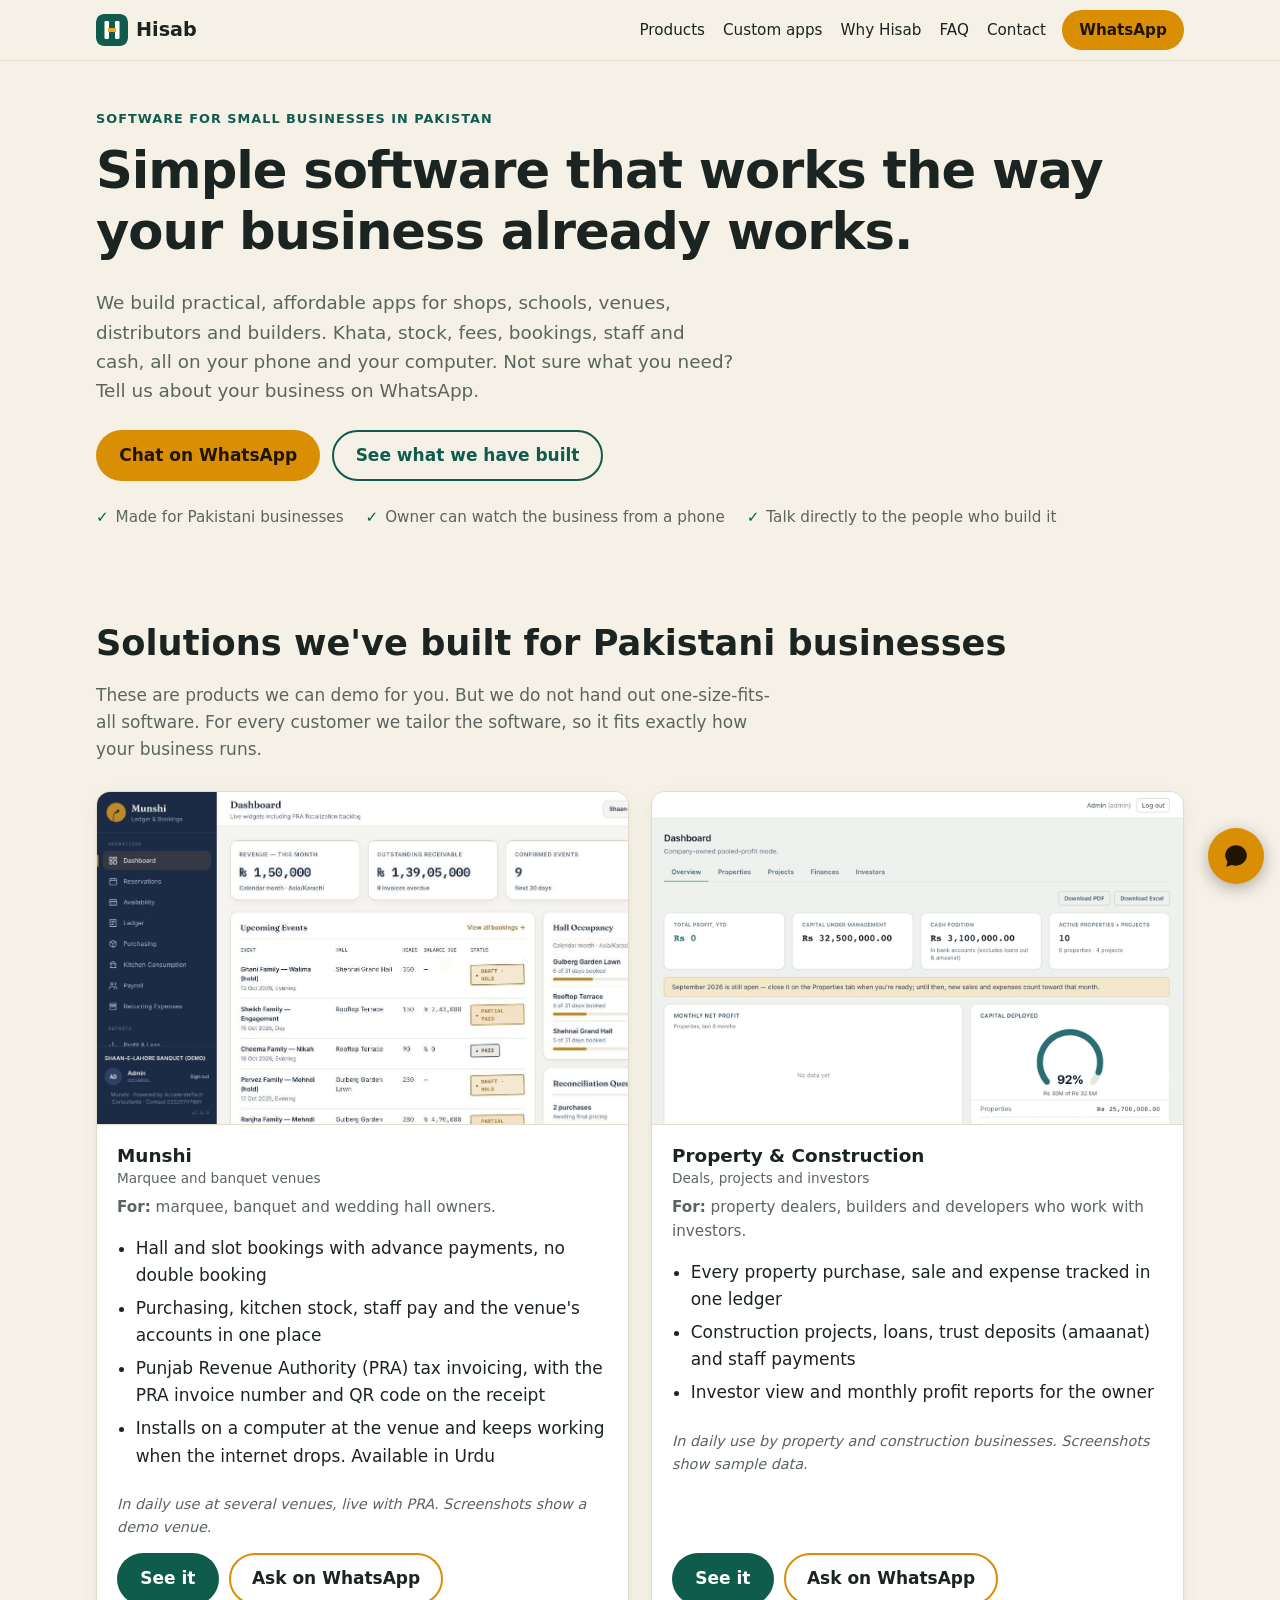
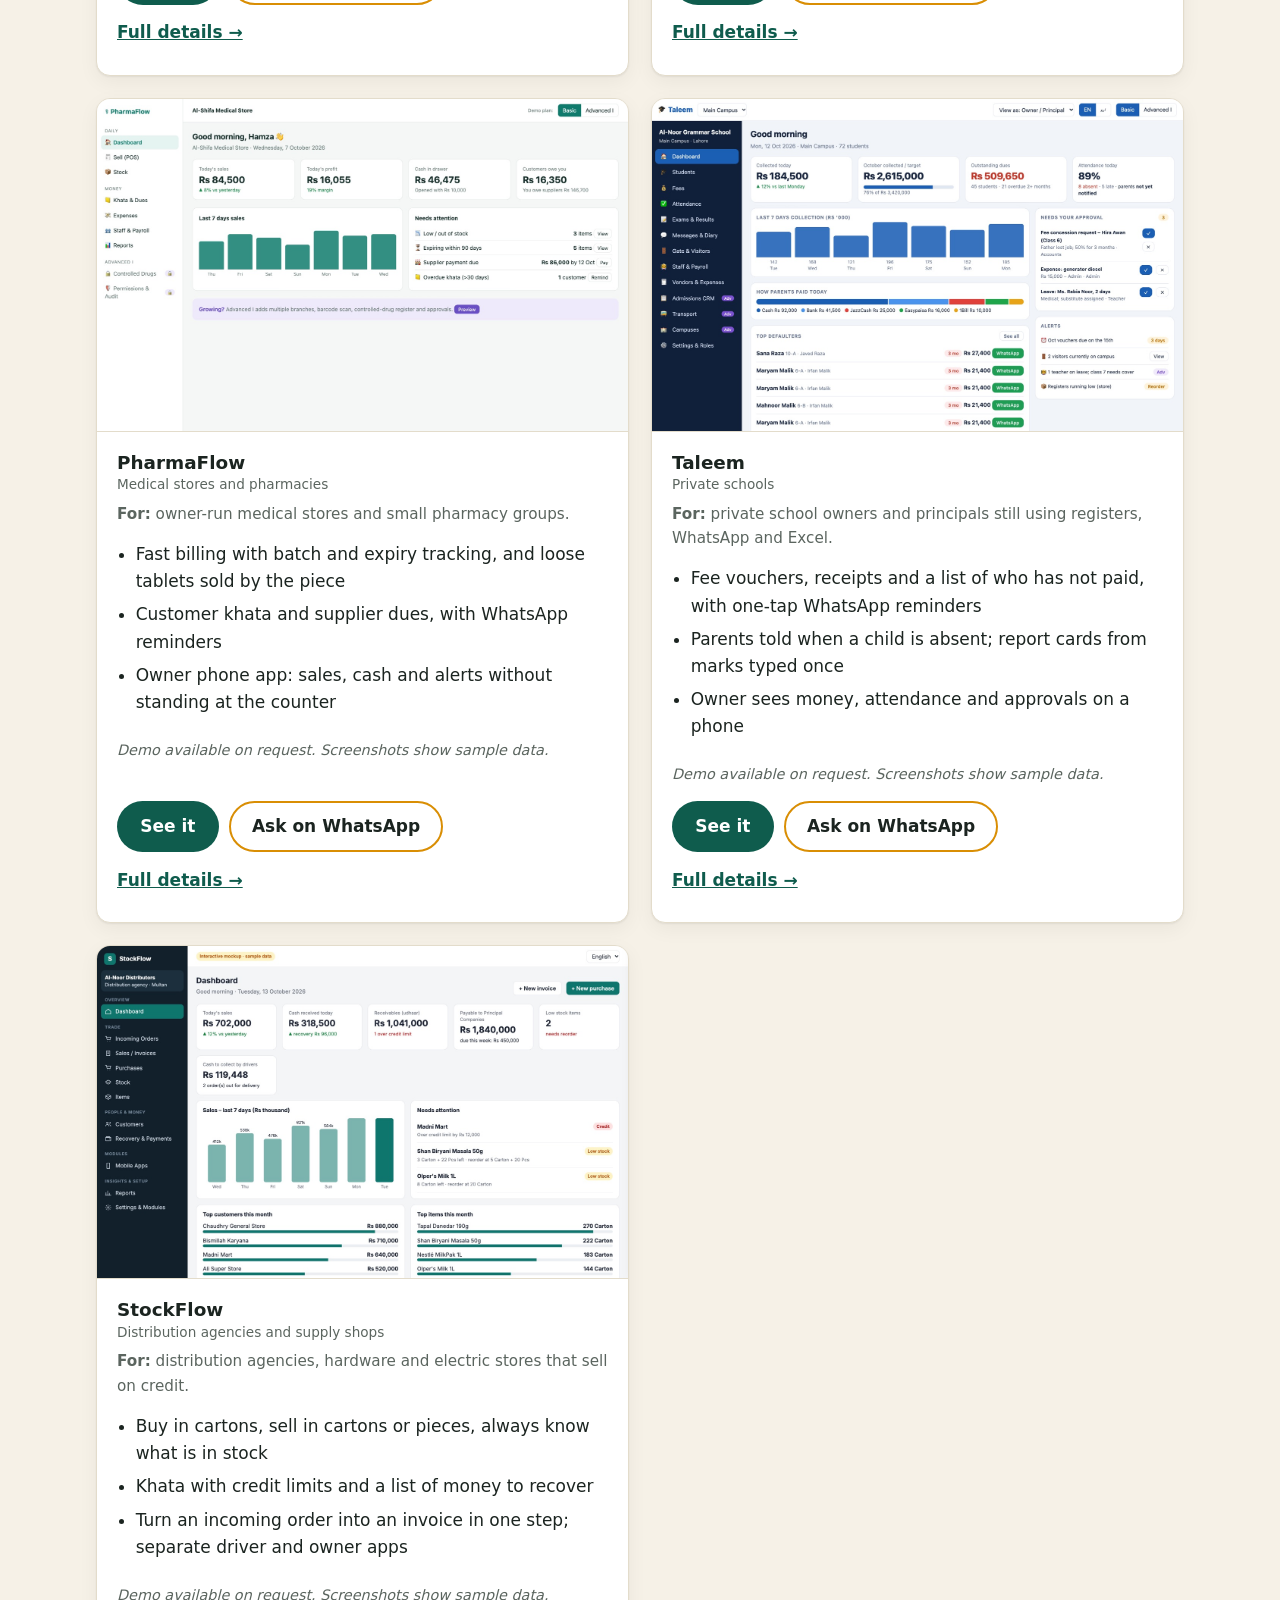
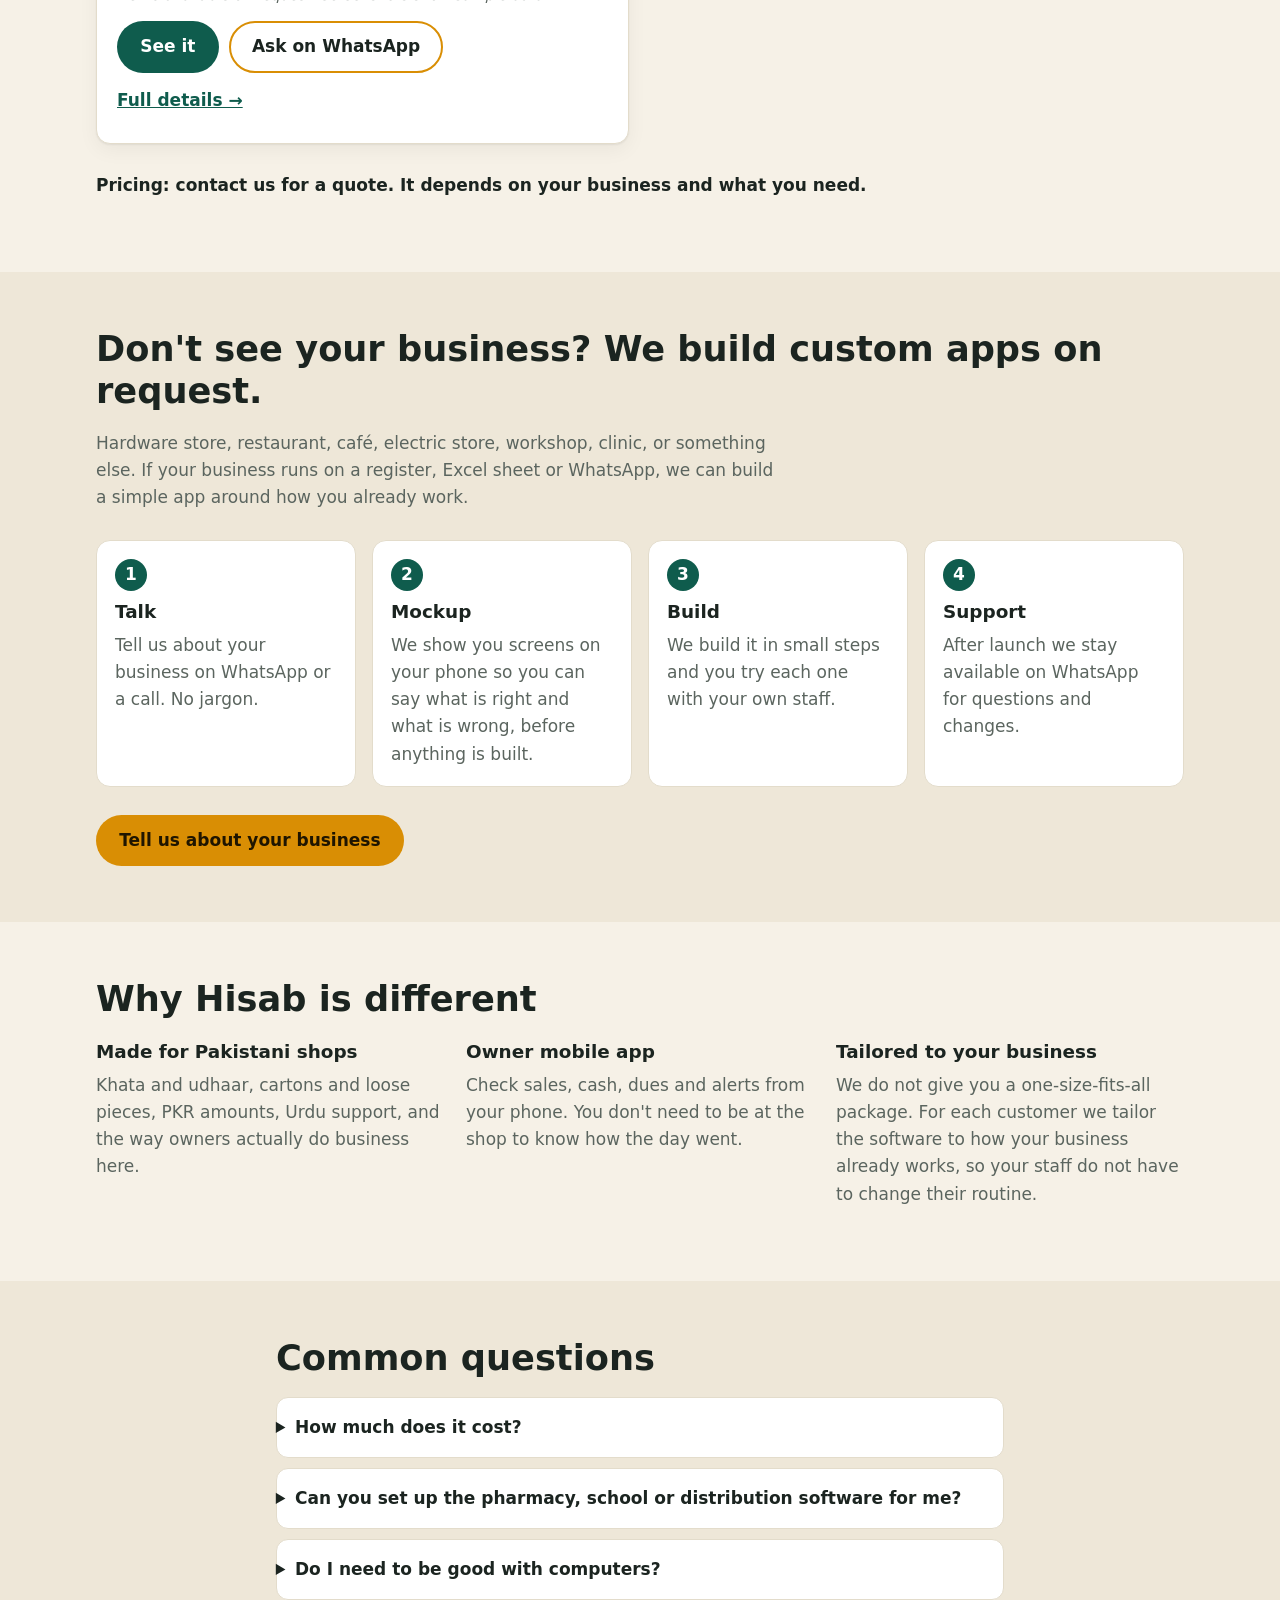
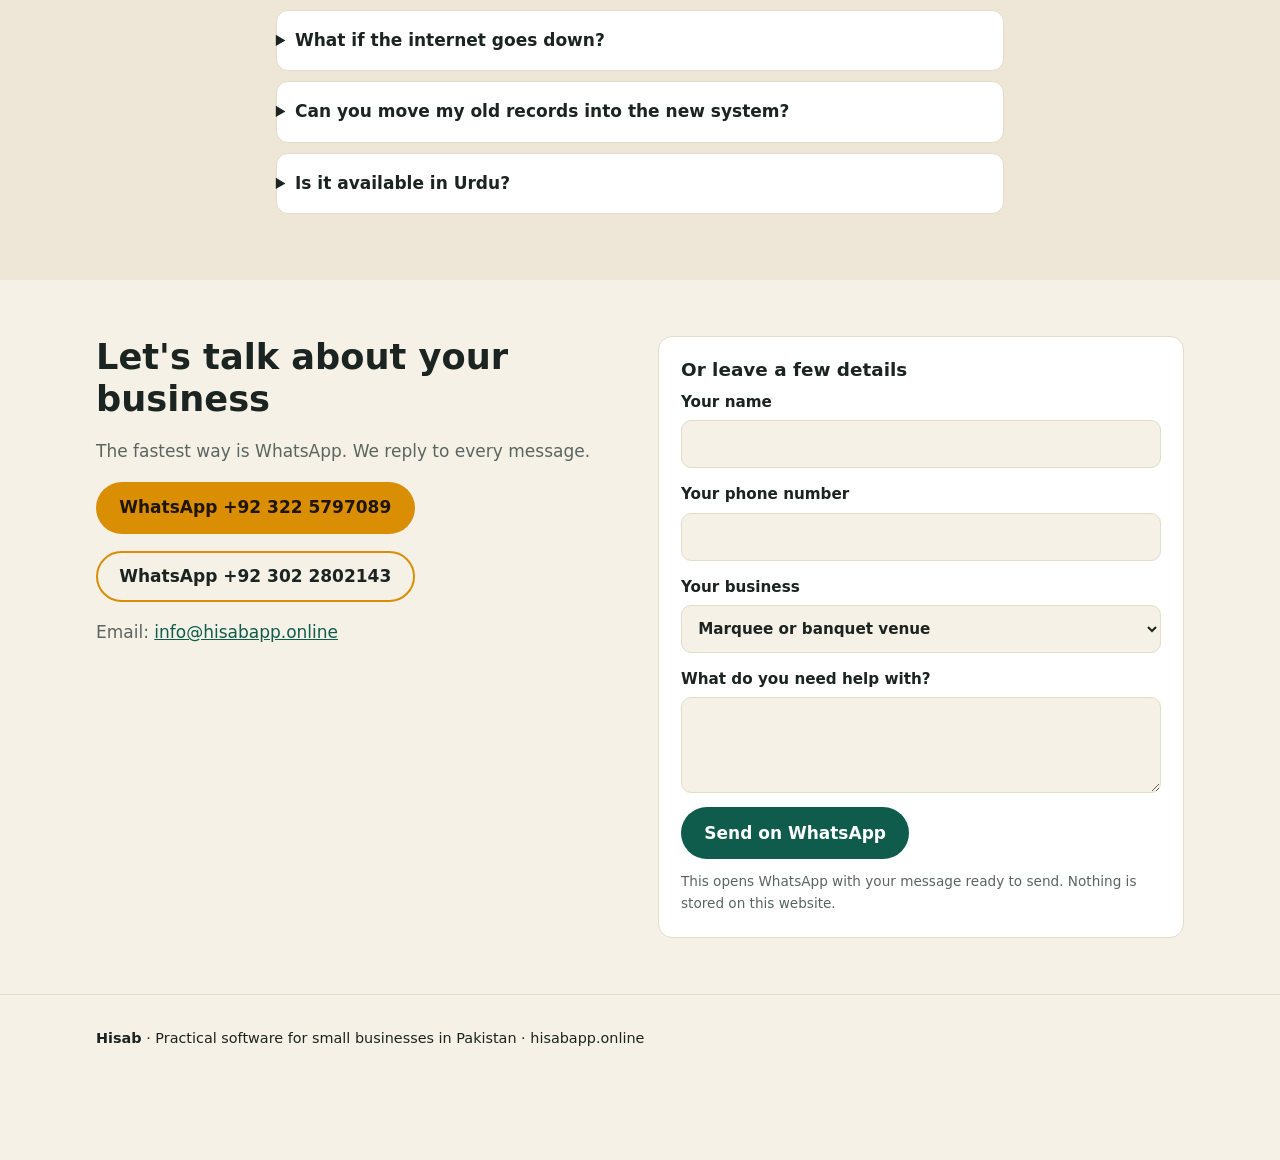
==== commit 3d46545a: "Reword product framing: demoable products, tailored to each customer Co-Authored-By: Claude Sonnet 5" ====
--- a/index.html
+++ b/index.html
@@ -63,7 +63,7 @@
 <section id="products" class="section">
   <div class="wrap">
     <h2>Solutions we've built for Pakistani businesses</h2>
-    <p class="section-lead">Each one is ready to tailor to your business. Tell us what you need and we will adapt it, or build something new from scratch.</p>
+    <p class="section-lead">These are products we can demo for you. But we do not hand out one-size-fits-all software. For every customer we tailor the software, so it fits exactly how your business runs.</p>
 
     <div class="cards">
 
@@ -122,7 +122,7 @@
             <li>Customer khata and supplier dues, with WhatsApp reminders</li>
             <li>Owner phone app: sales, cash and alerts without standing at the counter</li>
           </ul>
-          <p class="proof">Screenshots show sample data.</p>
+          <p class="proof">Demo available on request. Screenshots show sample data.</p>
           <div class="card-cta">
             <button class="btn btn-primary" type="button" data-gallery="pharma">See it</button>
             <a class="btn btn-wa-outline" data-wa="Assalam o Alaikum, I would like to know more about your medical store software." href="https://wa.me/923225797089">Ask on WhatsApp</a>
@@ -143,7 +143,7 @@
             <li>Parents told when a child is absent; report cards from marks typed once</li>
             <li>Owner sees money, attendance and approvals on a phone</li>
           </ul>
-          <p class="proof">Screenshots show sample data.</p>
+          <p class="proof">Demo available on request. Screenshots show sample data.</p>
           <div class="card-cta">
             <button class="btn btn-primary" type="button" data-gallery="school">See it</button>
             <a class="btn btn-wa-outline" data-wa="Assalam o Alaikum, I would like to know more about your school management software." href="https://wa.me/923225797089">Ask on WhatsApp</a>
@@ -164,7 +164,7 @@
             <li>Khata with credit limits and a list of money to recover</li>
             <li>Turn an incoming order into an invoice in one step; separate driver and owner apps</li>
           </ul>
-          <p class="proof">Screenshots show sample data.</p>
+          <p class="proof">Demo available on request. Screenshots show sample data.</p>
           <div class="card-cta">
             <button class="btn btn-primary" type="button" data-gallery="stock">See it</button>
             <a class="btn btn-wa-outline" data-wa="Assalam o Alaikum, I would like to know more about your distribution and inventory software." href="https://wa.me/923225797089">Ask on WhatsApp</a>
@@ -198,7 +198,7 @@
     <div class="grid3">
       <div><h3>Made for Pakistani shops</h3><p>Khata and udhaar, cartons and loose pieces, PKR amounts, Urdu support, and the way owners actually do business here.</p></div>
       <div><h3>Owner mobile app</h3><p>Check sales, cash, dues and alerts from your phone. You don't need to be at the shop to know how the day went.</p></div>
-      <div><h3>Fits how you already work</h3><p>No need to change your whole routine. We start from your registers and WhatsApp habits and make them easier.</p></div>
+      <div><h3>Tailored to your business</h3><p>We do not give you a one-size-fits-all package. For each customer we tailor the software to how your business already works, so your staff do not have to change their routine.</p></div>
     </div>
   </div>
 </section>
@@ -207,7 +207,7 @@
   <div class="wrap narrow">
     <h2>Common questions</h2>
     <details><summary>How much does it cost?</summary><p>It depends on the business and what you need. Message us on WhatsApp and we will give you a quote.</p></details>
-    <details><summary>Can you set up the pharmacy, school or distribution software for me?</summary><p>Yes. We tailor it to your business, then set it up and support it. Tell us what you need on WhatsApp.</p></details>
+    <details><summary>Can you set up the pharmacy, school or distribution software for me?</summary><p>Yes. We can show you a demo first. Then we tailor the software to your business, set it up and support it. Tell us what you need on WhatsApp.</p></details>
     <details><summary>Do I need to be good with computers?</summary><p>No. The screens are made to be simple, and we will show you how it works with your own staff.</p></details>
     <details><summary>What if the internet goes down?</summary><p>That depends on the product. Munshi installs at the venue and keeps working without the internet. Ask us about your case.</p></details>
     <details><summary>Can you move my old records into the new system?</summary><p>Yes. We can migrate your older data from your old software, Excel sheets or registers. We check it together first so nothing is lost or mixed up.</p></details>
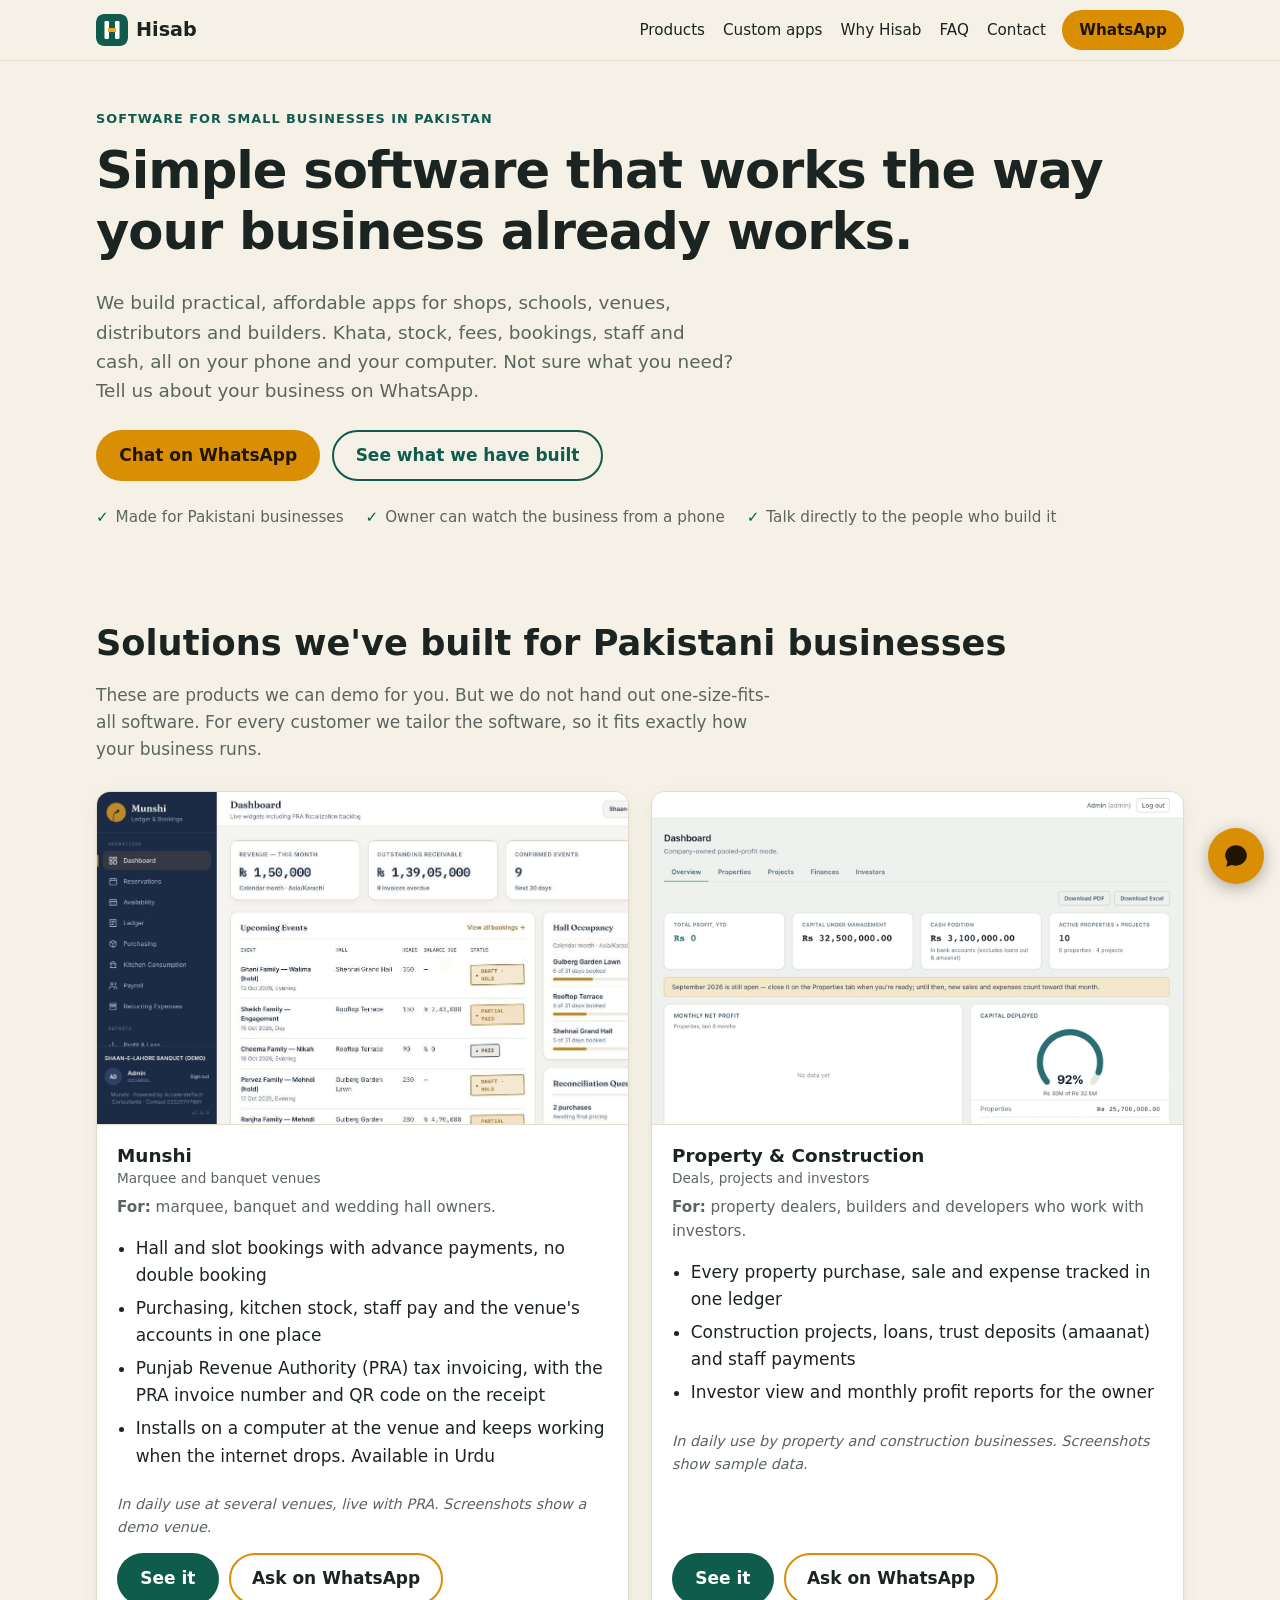
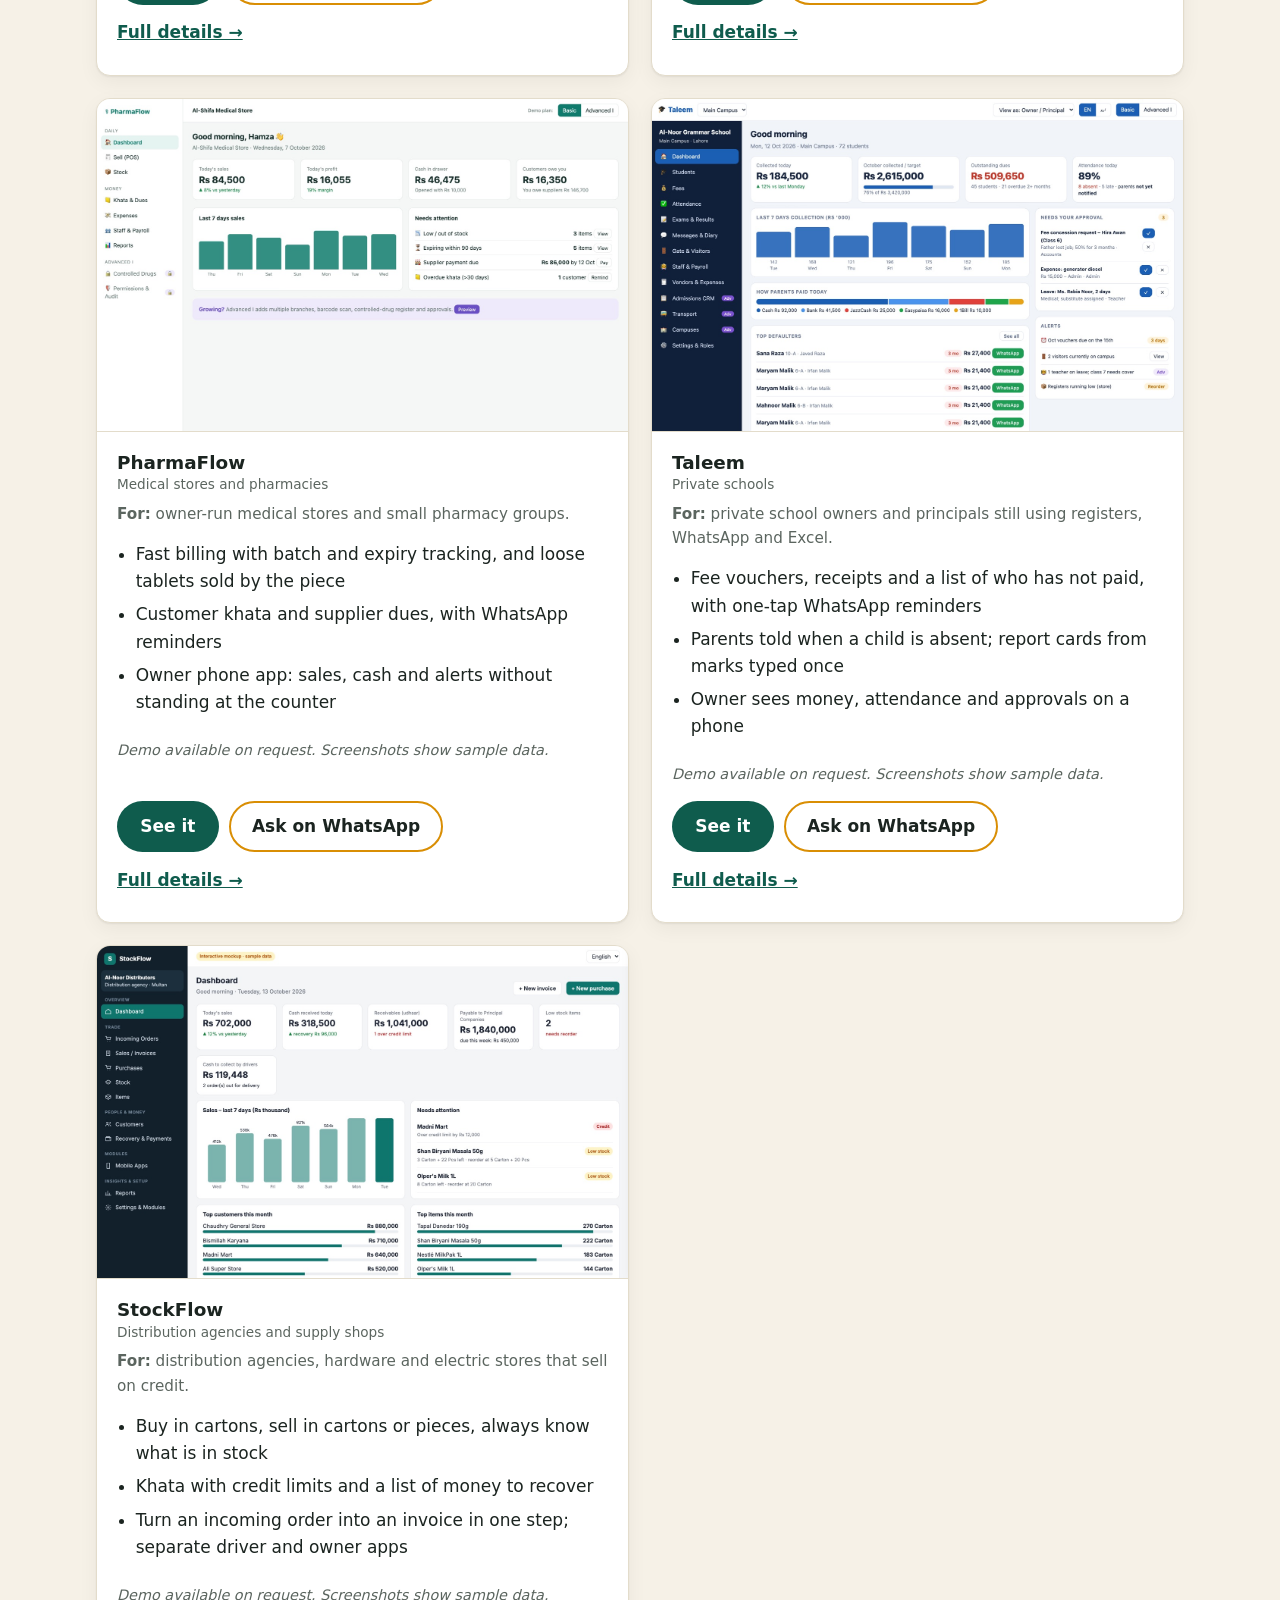
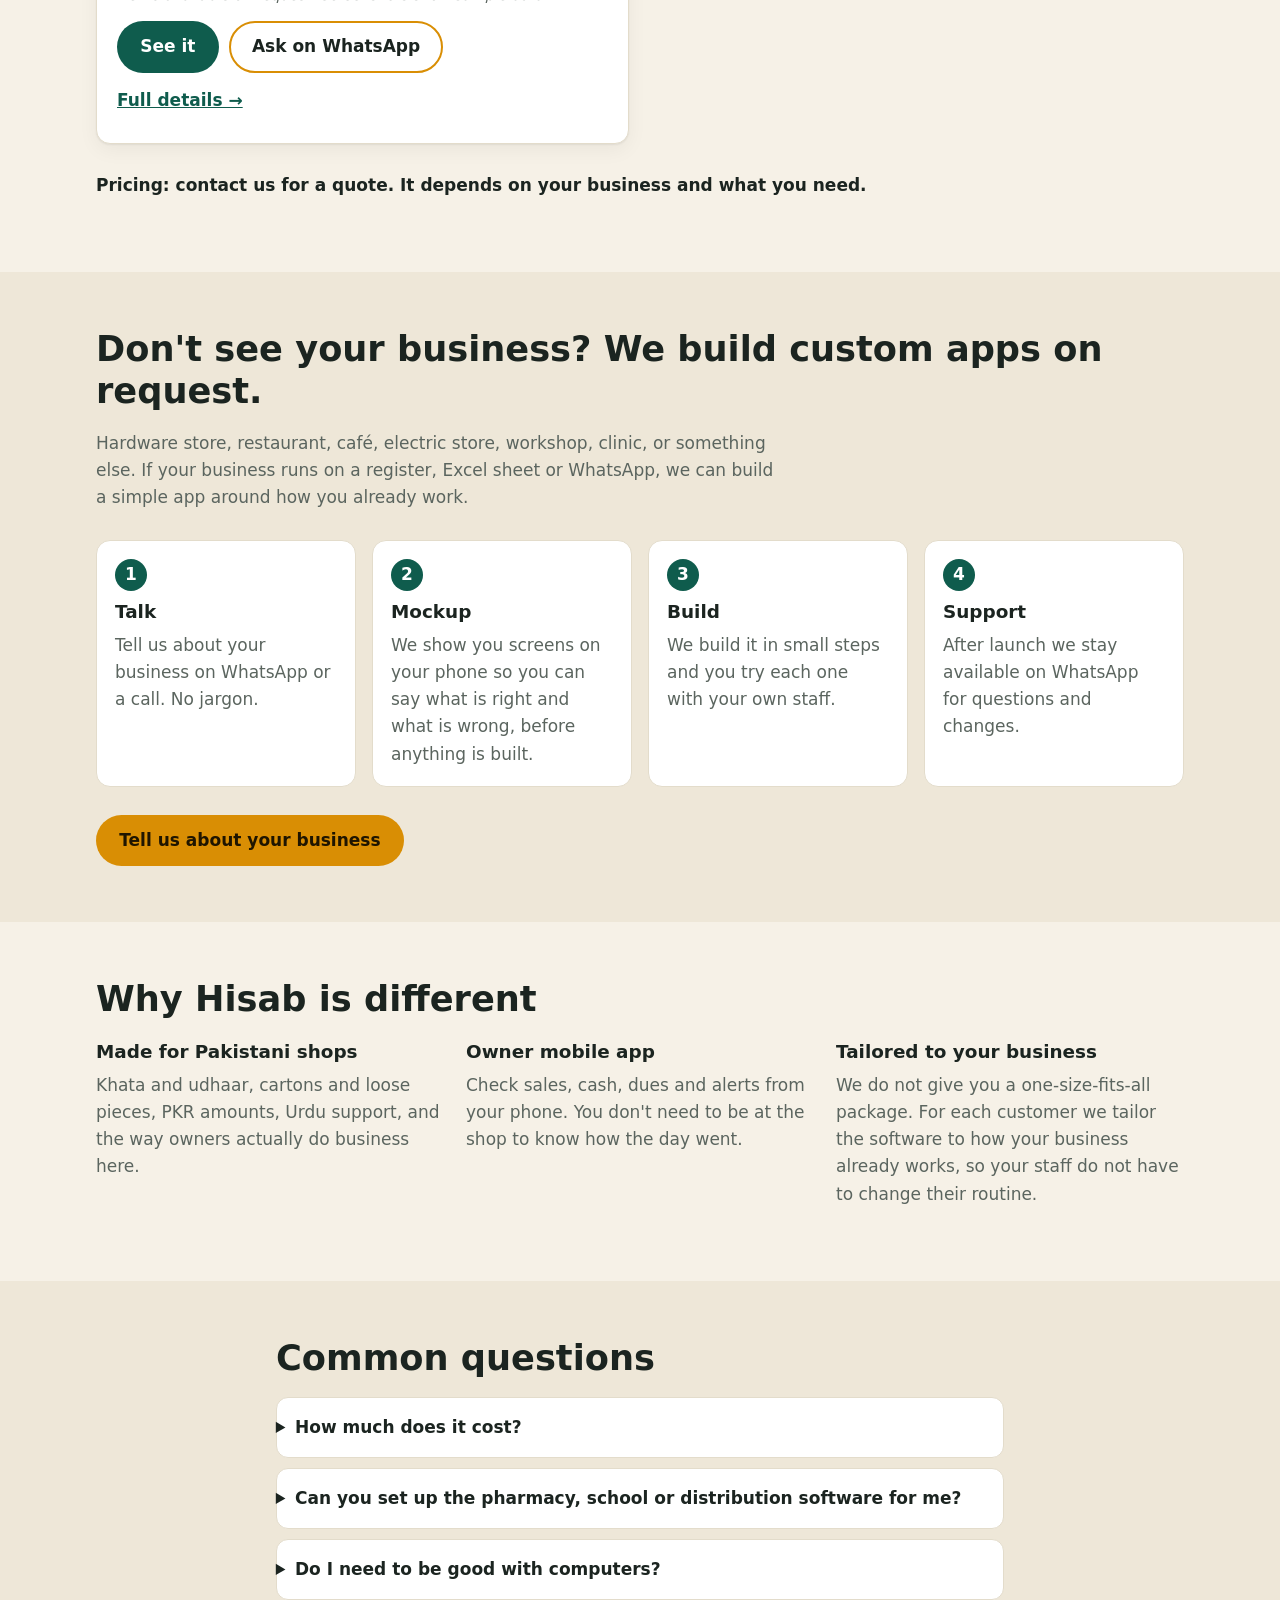
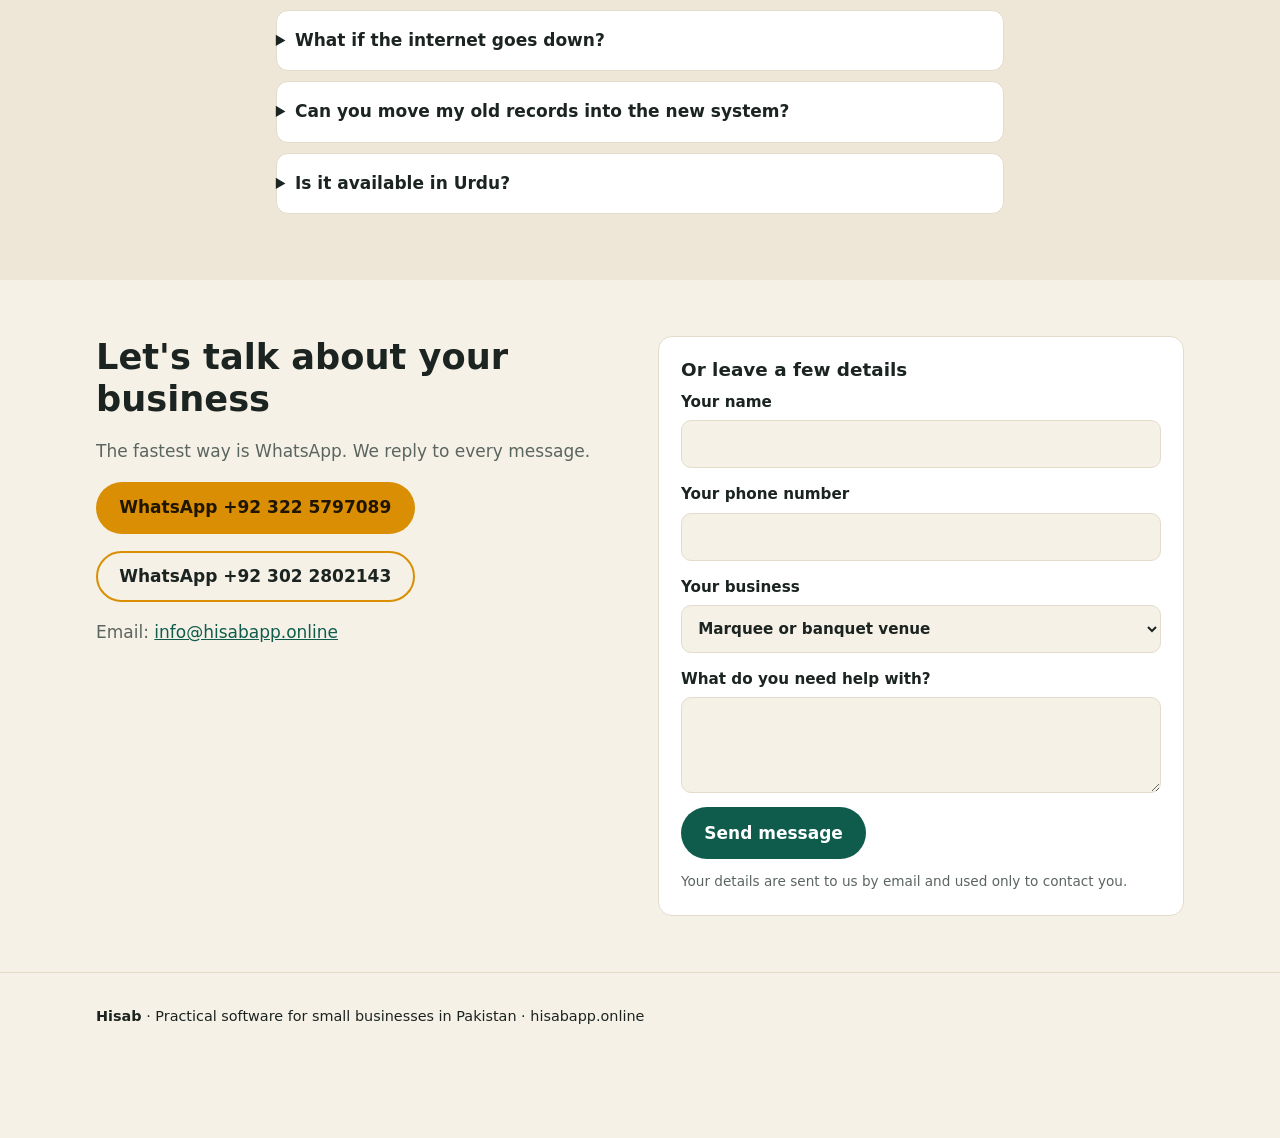
==== commit 4abd0fc8: "Contact form: send email via Web3Forms instead of opening WhatsApp Co-Authored-By: Claude Sonnet 5.5" ====
--- a/index.html
+++ b/index.html
@@ -14,7 +14,7 @@
 <meta property="og:title" content="Hisab – Practical business software for Pakistan">
 <meta property="og:description" content="Software made for Pakistani shops, schools, venues and builders. Custom apps on request. Talk to us on WhatsApp.">
 <meta property="og:url" content="https://hisabapp.online/">
-<meta property="og:image" content="https://hisabapp.online/assets/og.png">
+<meta property="og:image" content="https://hisabapp.online/assets/og-v2.png">
 <meta property="og:image:width" content="1200">
 <meta property="og:image:height" content="630">
 <meta name="twitter:card" content="summary_large_image">
@@ -209,7 +209,7 @@
     <details><summary>How much does it cost?</summary><p>It depends on the business and what you need. Message us on WhatsApp and we will give you a quote.</p></details>
     <details><summary>Can you set up the pharmacy, school or distribution software for me?</summary><p>Yes. We can show you a demo first. Then we tailor the software to your business, set it up and support it. Tell us what you need on WhatsApp.</p></details>
     <details><summary>Do I need to be good with computers?</summary><p>No. The screens are made to be simple, and we will show you how it works with your own staff.</p></details>
-    <details><summary>What if the internet goes down?</summary><p>That depends on the product. Munshi installs at the venue and keeps working without the internet. Ask us about your case.</p></details>
+    <details><summary>What if the internet goes down?</summary><p>For areas with unstable internet, we can provide an offline version on request. Your staff keep working as normal, and the data is synced to the server as soon as the internet comes back.</p></details>
     <details><summary>Can you move my old records into the new system?</summary><p>Yes. We can migrate your older data from your old software, Excel sheets or registers. We check it together first so nothing is lost or mixed up.</p></details>
     <details><summary>Is it available in Urdu?</summary><p>Yes. We can support Urdu in the apps for you and your staff. An Urdu version of this website is coming too.</p></details>
   </div>
@@ -241,9 +241,11 @@
         </select>
       </label>
       <label>What do you need help with? <textarea name="msg" rows="3"></textarea></label>
-      <button class="btn btn-primary" type="submit">Send on WhatsApp</button>
-      <p class="muted small-note">This opens WhatsApp with your message ready to send. Nothing is stored on this website.</p>
-      <p id="form-error" class="error" role="alert" hidden>Please enter your name and phone number.</p>
+      <input type="checkbox" name="botcheck" class="trap" tabindex="-1" autocomplete="off" aria-hidden="true">
+      <button class="btn btn-primary" type="submit">Send message</button>
+      <p class="muted small-note">Your details are sent to us by email and used only to contact you.</p>
+      <p id="form-error" class="error" role="alert" hidden></p>
+      <p id="form-ok" class="ok" role="status" hidden>Thank you. We have your message and will contact you soon.</p>
     </form>
   </div>
 </section>
--- a/css/style.css
+++ b/css/style.css
@@ -135,3 +135,7 @@
 .browser img{border:0!important;border-radius:0!important;box-shadow:none!important;width:100%;display:block}
 .figs figure.narrow,#viewer-body .browser.narrow{max-width:560px;margin-inline:auto}
 .figs figure.phone img{border:0;box-shadow:0 10px 30px rgba(0,0,0,.18)}
+
+.trap{position:absolute;inset-inline-start:-9999px;width:1px;height:1px;opacity:0}
+.ok{color:var(--brand);font-weight:600;margin-top:12px}
+.btn:disabled{opacity:.7;cursor:wait}
